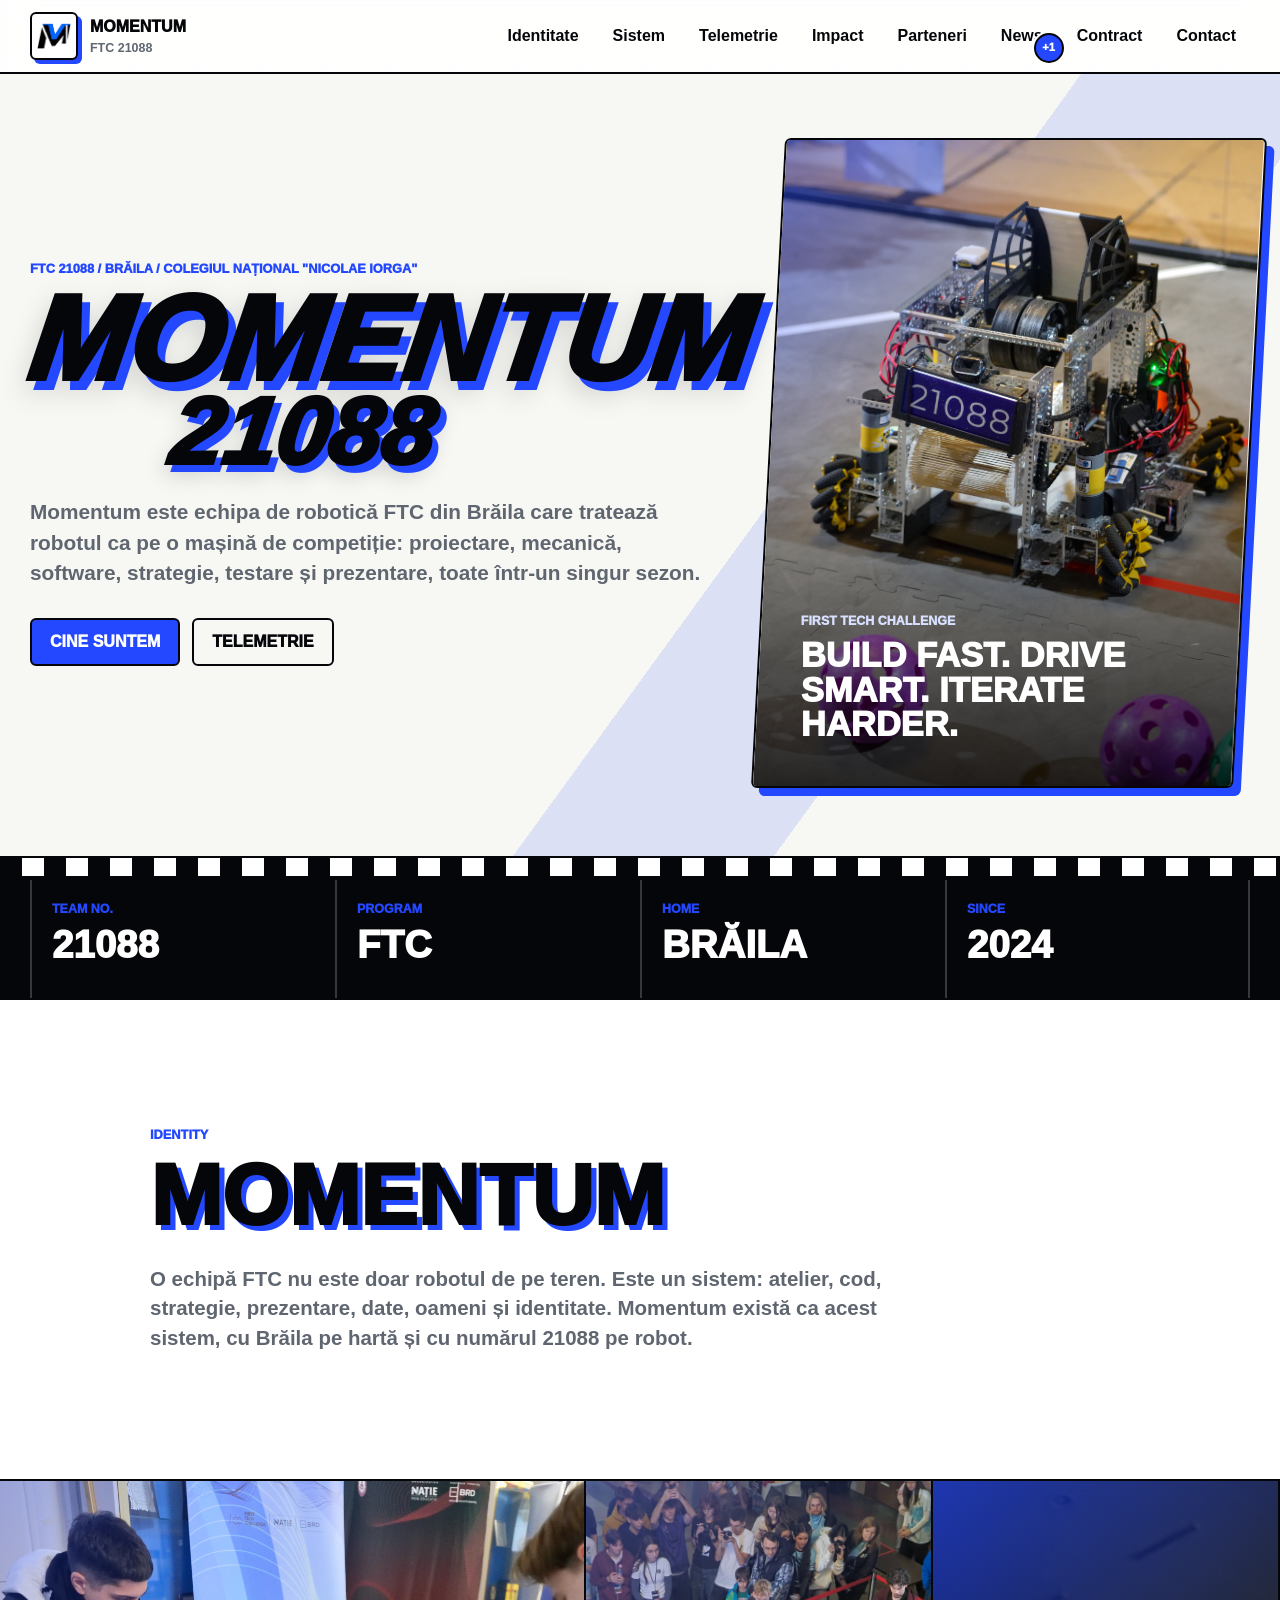
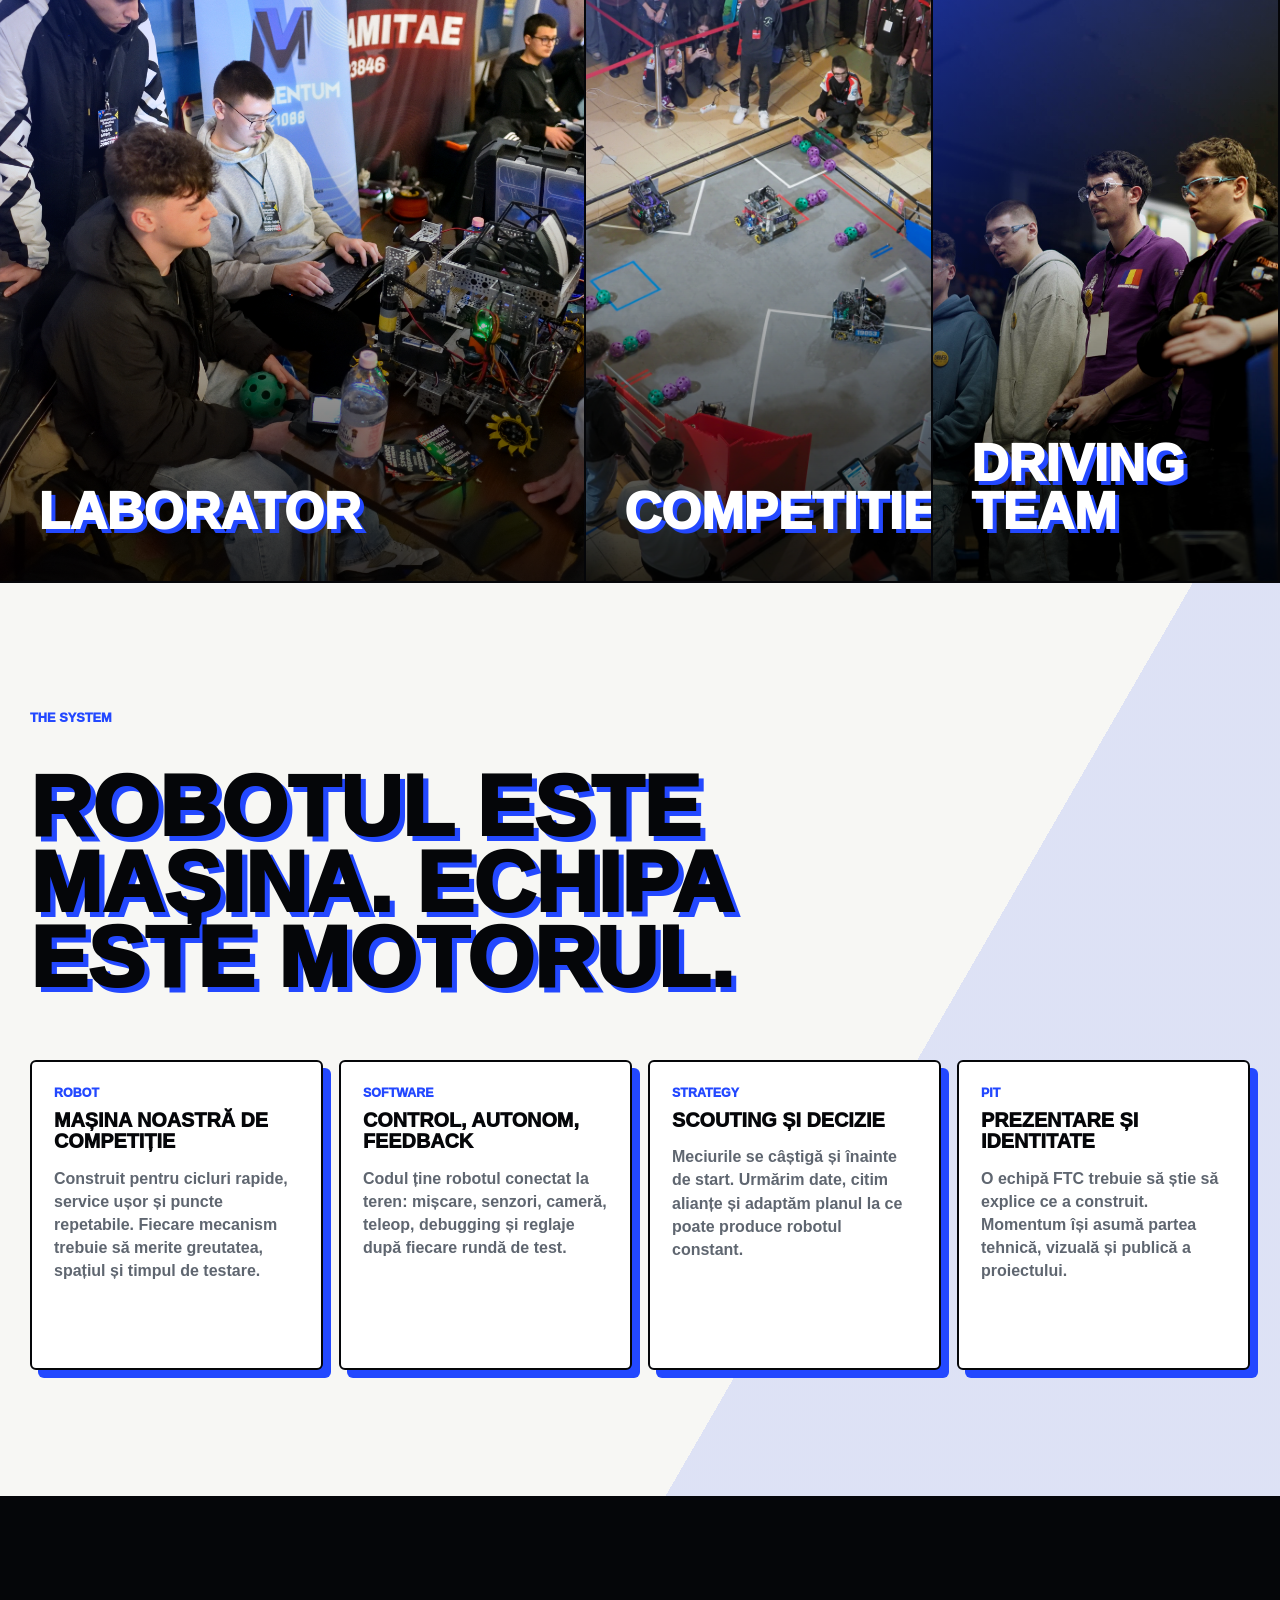
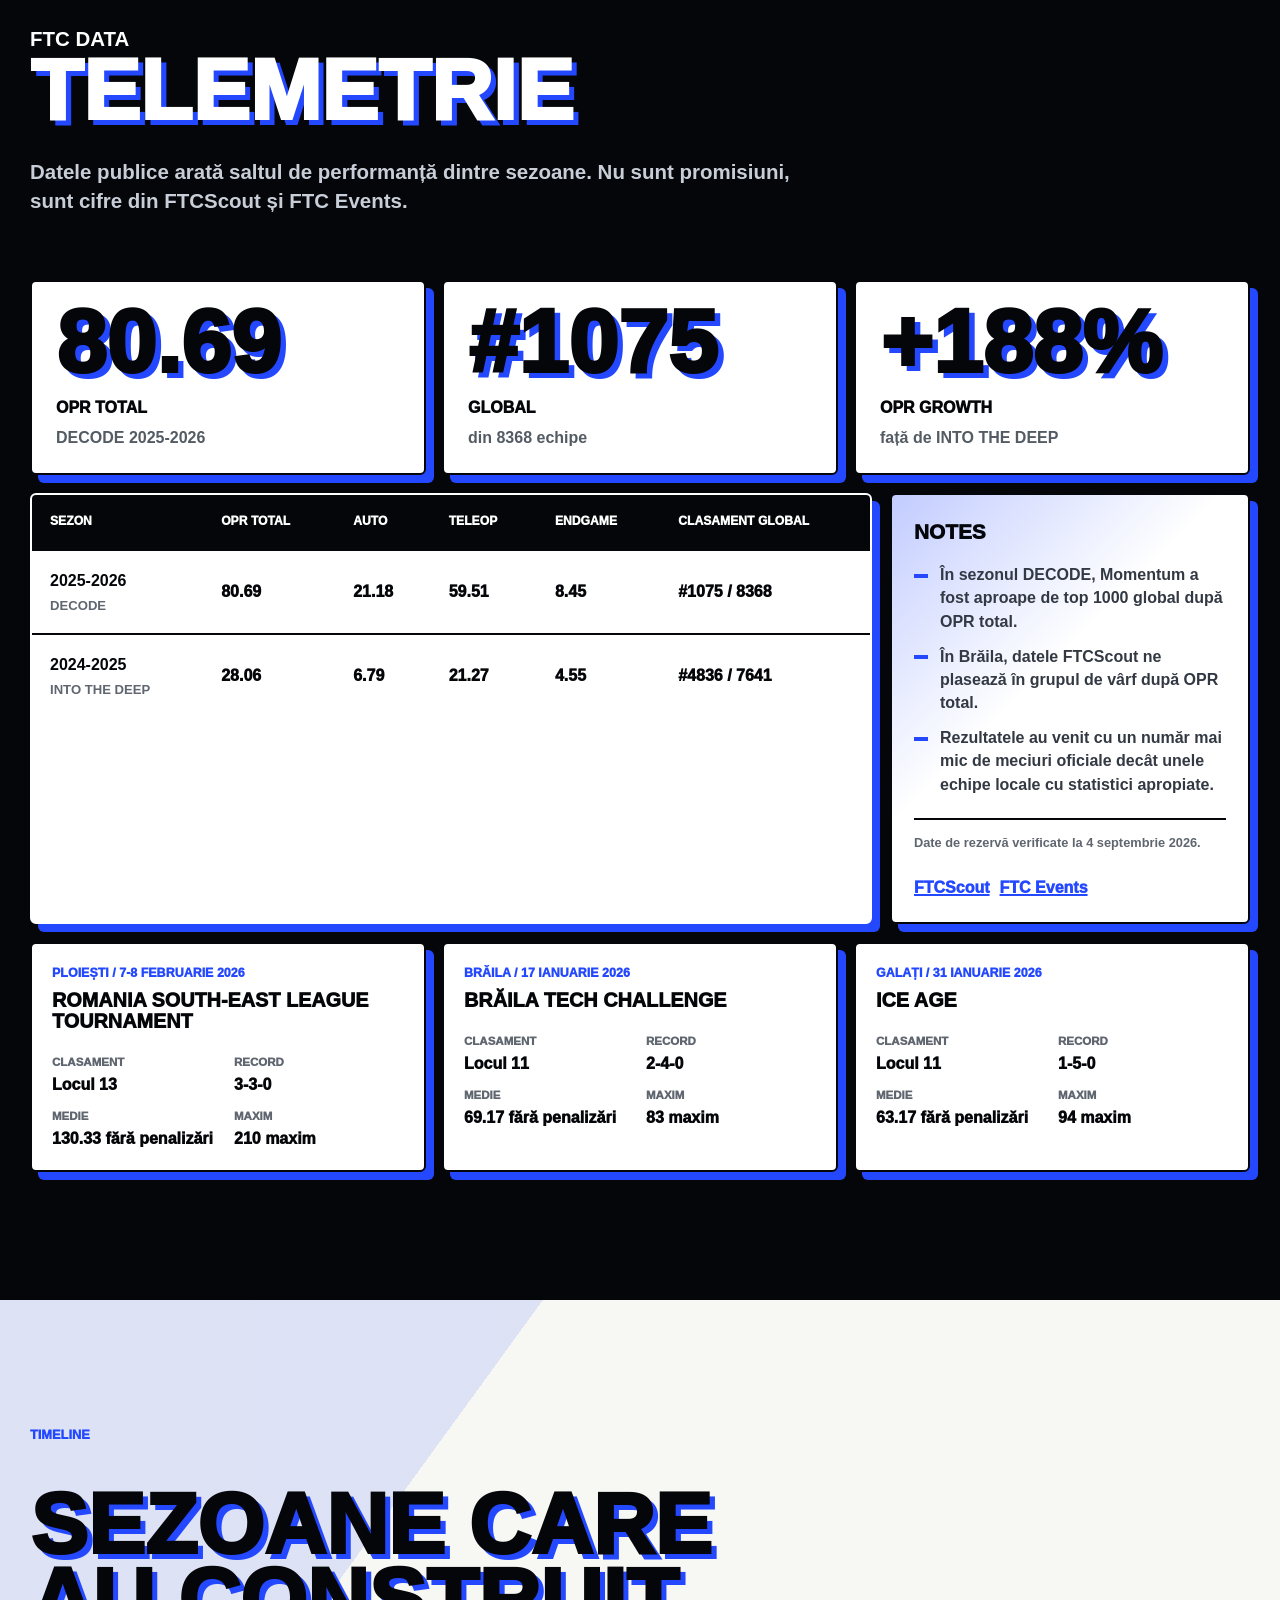
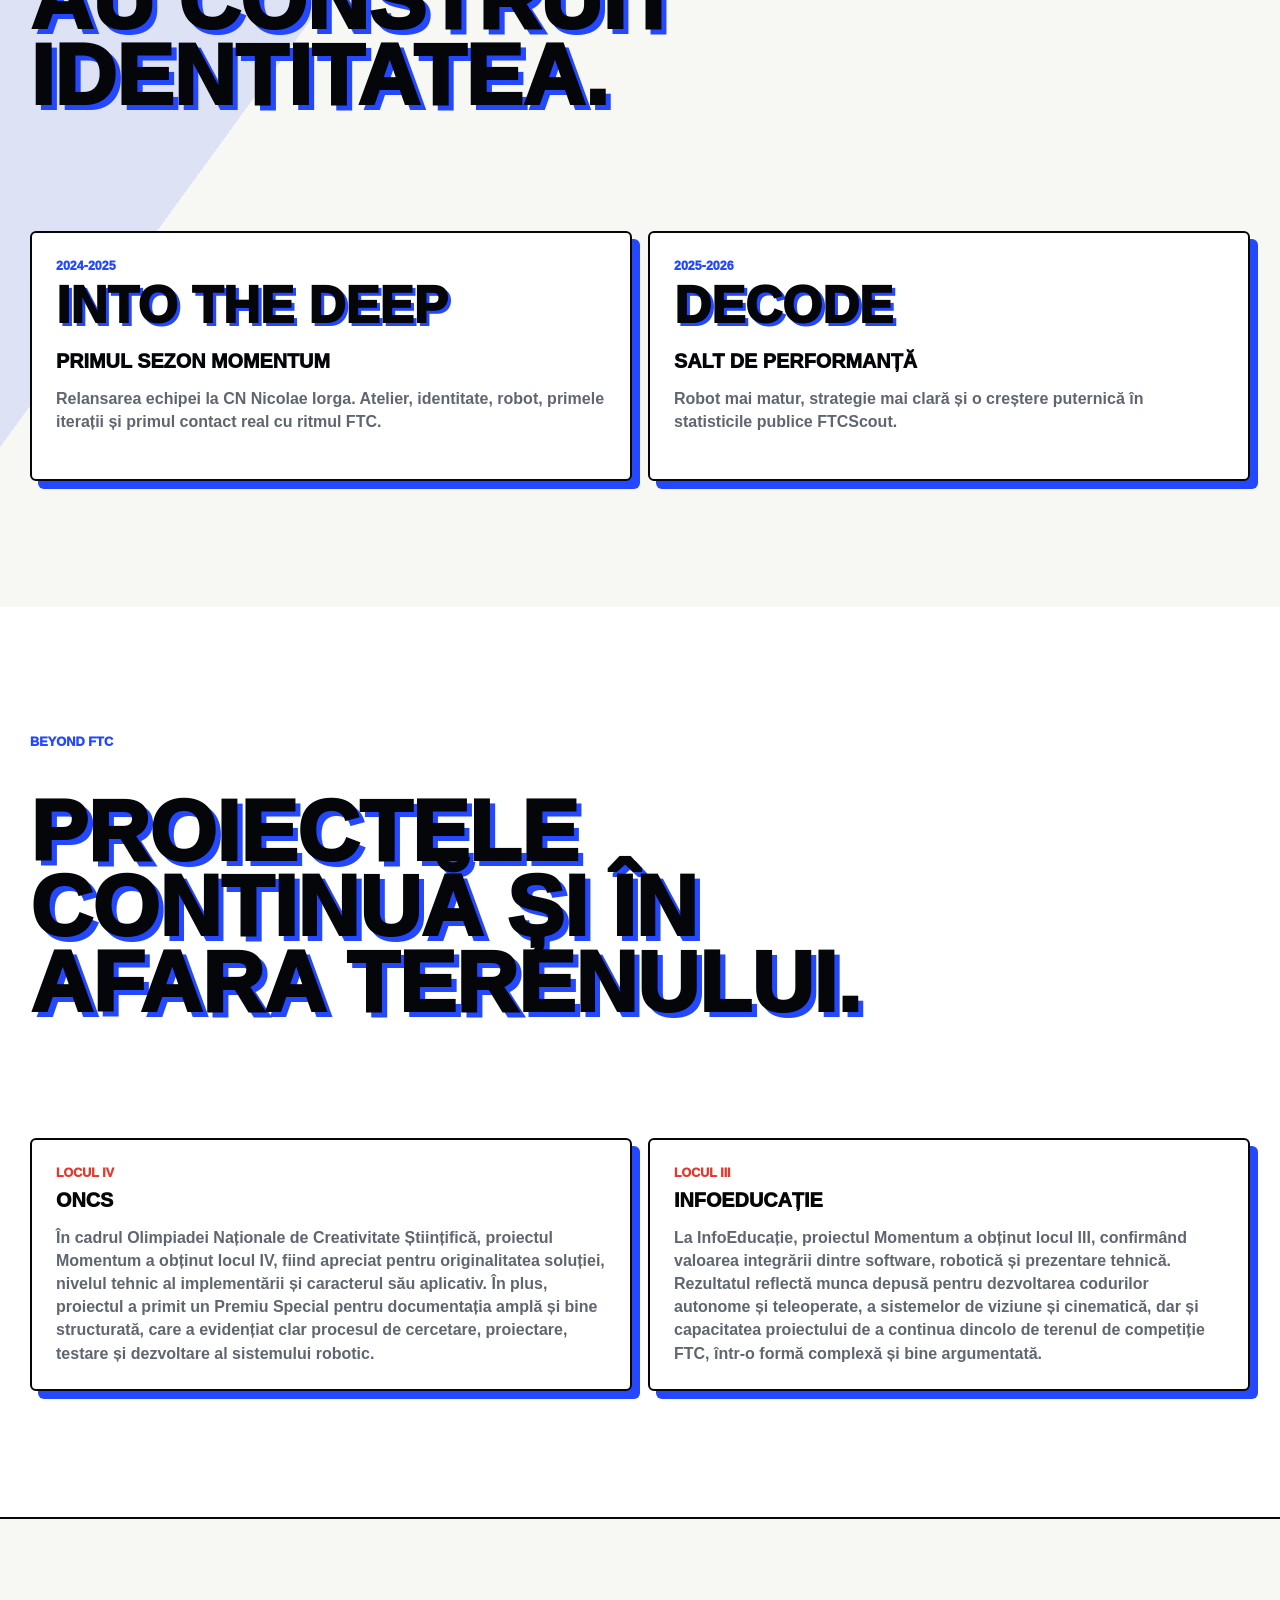
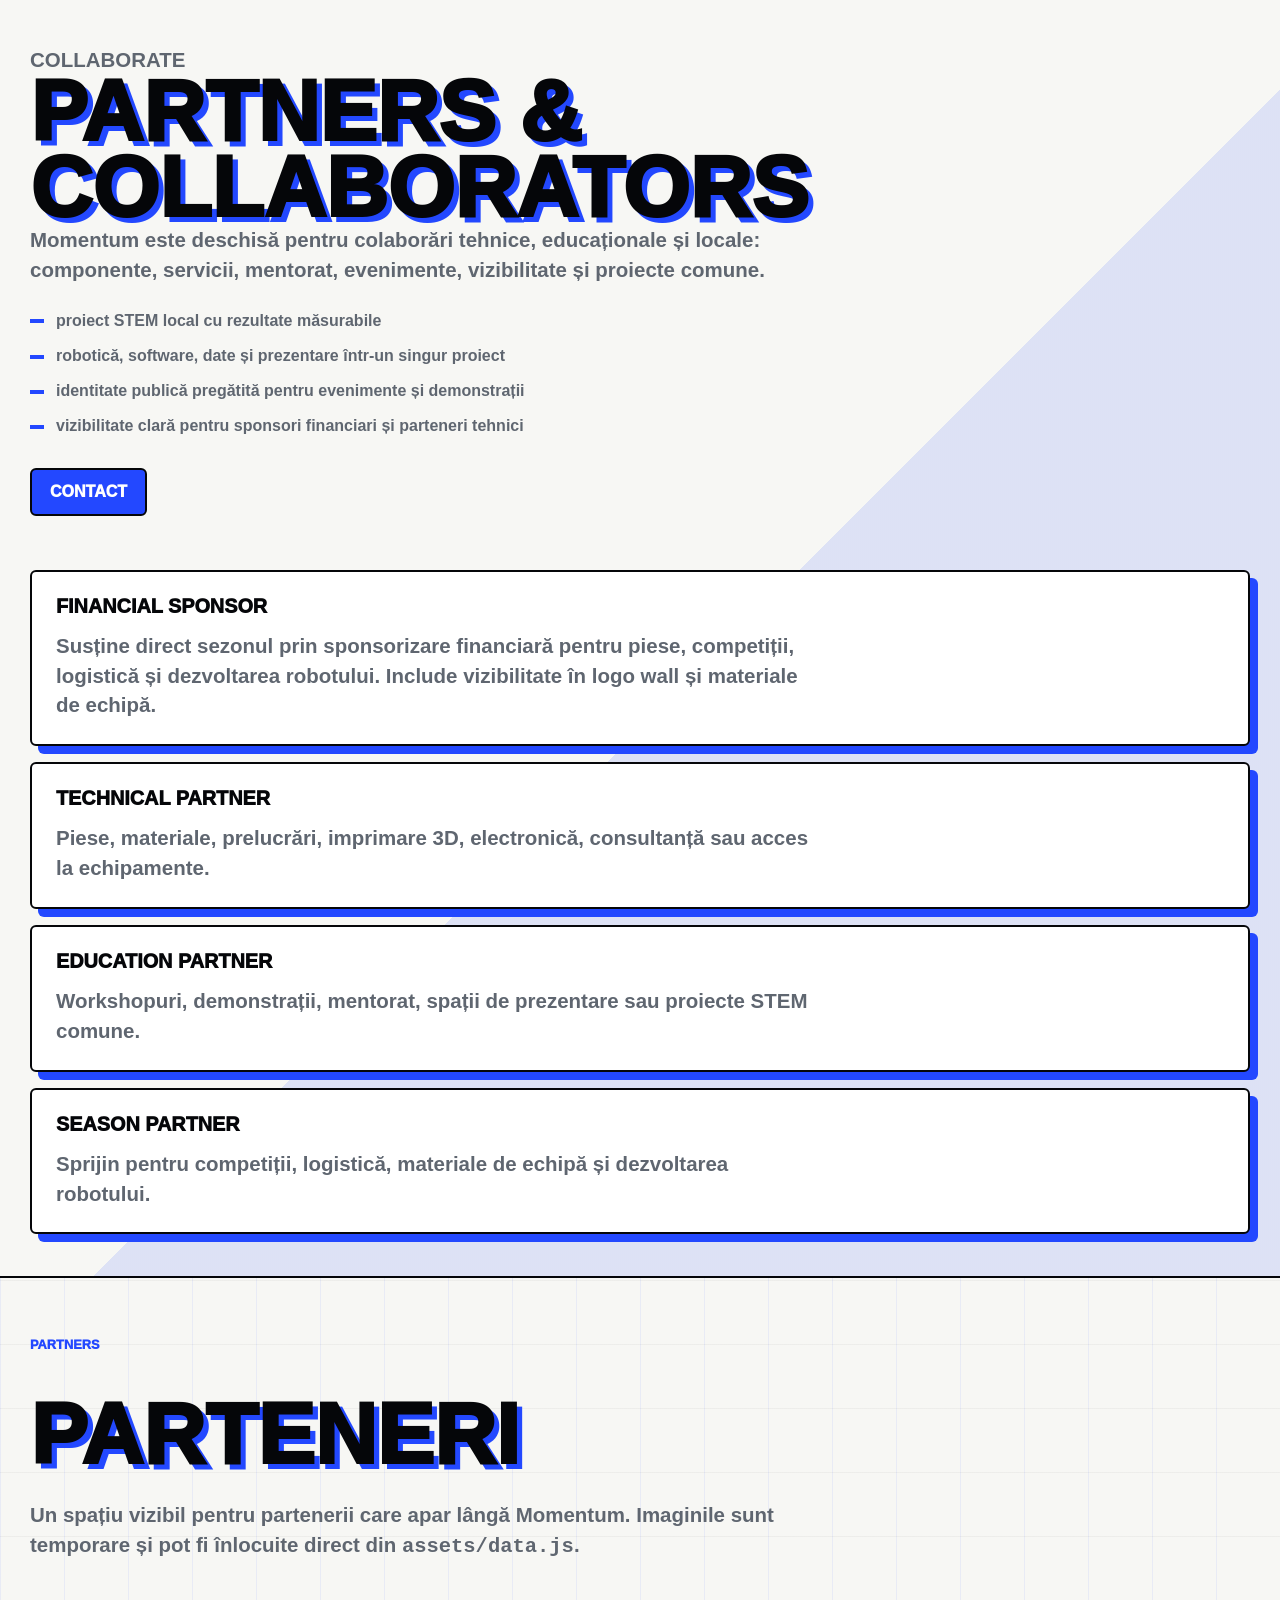
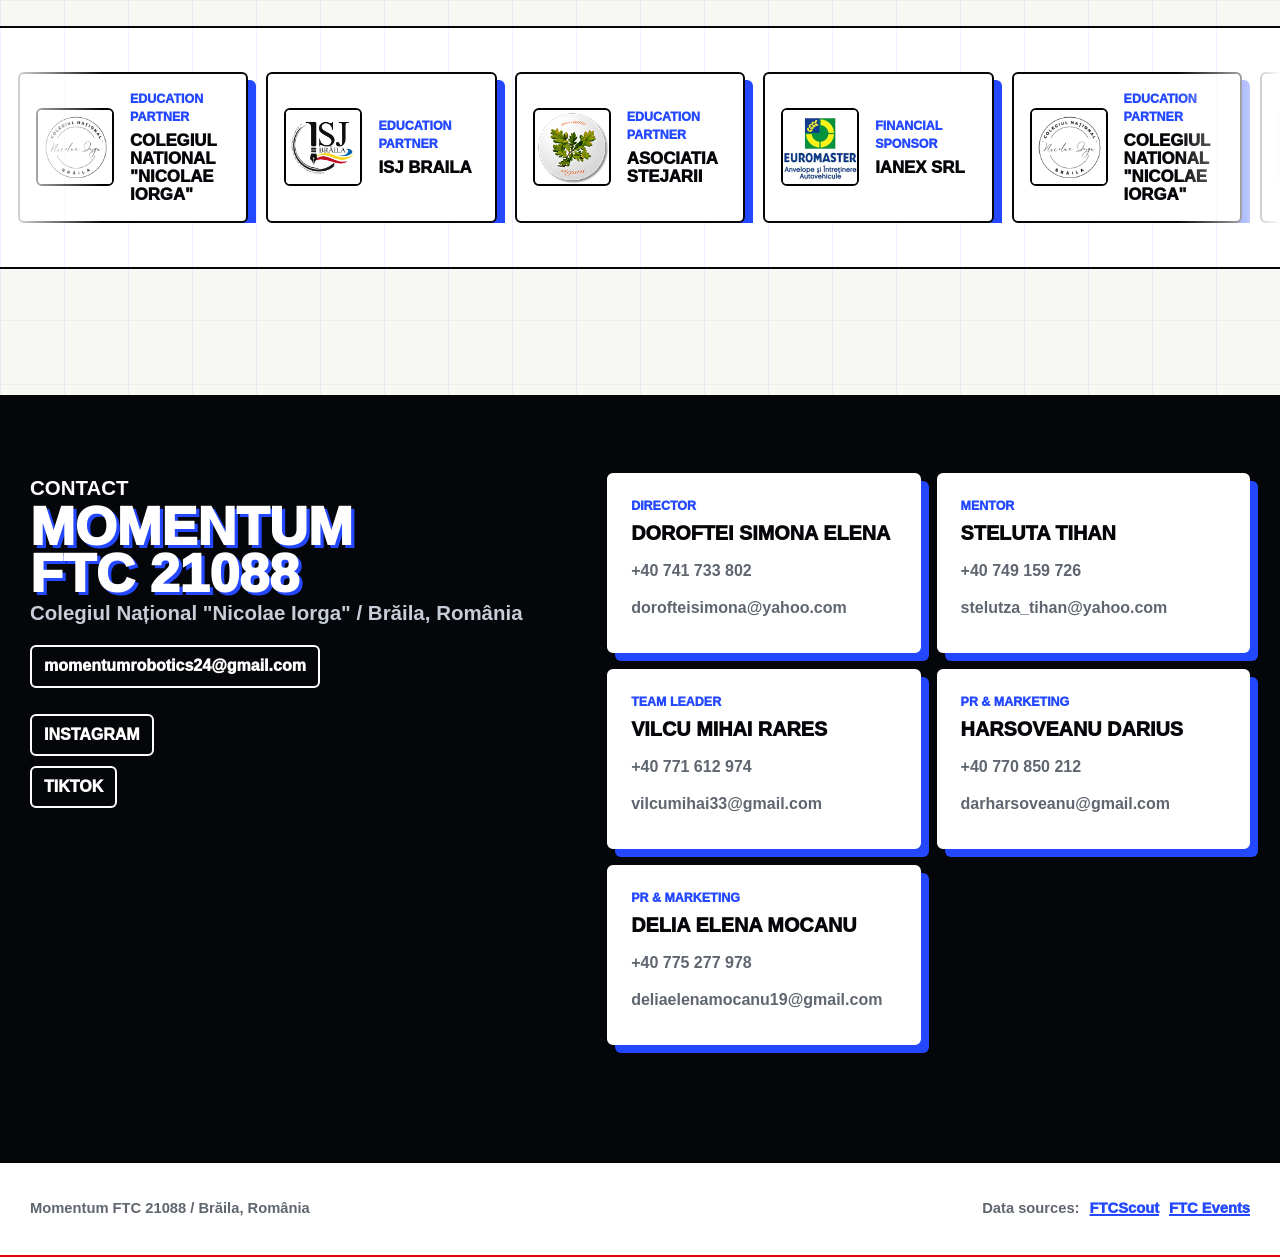
==== index.html @ 33b1028e "Update 04/09/26 Preview mai am vreo 2 modificari" ====
<!doctype html>
<html lang="ro">
  <head>
    <meta charset="utf-8">
    <meta name="viewport" content="width=device-width, initial-scale=1">
    <title>Momentum FTC 21088 | Robotics Team Brăila</title>
    <meta
      name="description"
      content="Momentum FTC 21088 este echipa de robotică FTC a Colegiului Național Nicolae Iorga din Brăila: robot, software, strategie, telemetrie și identitate de competiție."
    >
    <meta name="theme-color" content="#f7f7f4">
    <link rel="icon" type="image/png" href="assets/favicon.png">
    <link rel="apple-touch-icon" href="assets/favicon.png">
    <link rel="stylesheet" href="assets/styles.css">
    <script src="assets/data.js" defer></script>
    <script src="assets/main.js" defer></script>
  </head>
  <body>
    <a class="skip-link" href="#continut">Sari la conținut</a>

    <header class="site-header">
      <div class="nav-shell">
        <a class="brand" href="#top" aria-label="Momentum FTC 21088">
          <span class="brand-mark" aria-hidden="true">
            <img src="assets/logo-removebg-preview.png" alt="">
          </span>
          <span>
            <strong>Momentum</strong>
            <small>FTC 21088</small>
          </span>
        </a>

        <button class="menu-toggle" type="button" data-menu-toggle aria-expanded="false" aria-controls="site-nav">
          Meniu
        </button>

        <nav class="site-nav" id="site-nav" data-site-nav aria-label="Navigație principală">
          <a href="#identitate">Identitate</a>
          <a href="#robot">Sistem</a>
          <a href="#telemetry">Telemetrie</a>
          <a href="#olimpiade">Impact</a>
          <a href="#parteneri">Parteneri</a>
          <a href="news.html" data-news-link>News</a>
          <a href="contract.html">Contract</a>
          <a href="#contact">Contact</a>
        </nav>
      </div>
    </header>

    <main id="continut">
      <div id="app"></div>
    </main>

    <noscript>
      <section class="section-inner noscript">
        <h1>Momentum FTC 21088</h1>
        <p>Activează JavaScript pentru a vedea site-ul complet.</p>
      </section>
    </noscript>
  </body>
</html>
---- assets/styles.css ----
:root {
  color-scheme: light;
  --bg: #f7f7f4;
  --paper: #ffffff;
  --ink: #050609;
  --muted: #5f6670;
  --line: #050609;
  --soft: #e7e9ec;
  --blue: #2348ff;
  --blue-dark: #1229b8;
  --silver: #dfe3e8;
  --red: #e4392e;
  --shadow: 8px 8px 0 var(--blue);
  --radius: 6px;
  --max: 1220px;
}

* {
  box-sizing: border-box;
}

html {
  scroll-behavior: smooth;
}

body {
  margin: 0;
  background:
    linear-gradient(90deg, rgba(35, 72, 255, 0.07) 1px, transparent 1px) 0 0 / 64px 64px,
    linear-gradient(rgba(5, 6, 9, 0.04) 1px, transparent 1px) 0 0 / 64px 64px,
    var(--bg);
  color: var(--ink);
  font-family: "Segoe UI", Arial, sans-serif;
  line-height: 1.45;
  text-rendering: optimizeLegibility;
  overflow-x: hidden;
  overflow-x: clip;
}

body,
button,
input,
textarea {
  letter-spacing: 0;
}

a {
  color: inherit;
  text-decoration: none;
}

img {
  display: block;
  max-width: 100%;
}

button {
  font: inherit;
}

.skip-link {
  position: fixed;
  left: 16px;
  top: -60px;
  z-index: 40;
  border: 2px solid var(--line);
  border-radius: var(--radius);
  background: var(--paper);
  color: var(--ink);
  padding: 10px 14px;
  font-weight: 900;
  transition: top 0.2s ease;
}

.skip-link:focus {
  top: 16px;
}

.section-inner,
.nav-shell,
.hero-shell {
  width: min(100% - 32px, var(--max));
  margin: 0 auto;
}

.site-header {
  position: sticky;
  top: 0;
  z-index: 30;
  border-bottom: 2px solid var(--line);
  background: color-mix(in srgb, var(--paper) 90%, transparent);
  backdrop-filter: blur(16px);
}

.nav-shell {
  min-height: 72px;
  display: flex;
  align-items: center;
  justify-content: space-between;
  gap: 20px;
}

.brand {
  display: inline-flex;
  align-items: center;
  gap: 12px;
  min-width: max-content;
}

.brand-mark {
  width: 48px;
  height: 48px;
  display: grid;
  place-items: center;
  border: 2px solid var(--line);
  border-radius: var(--radius);
  background: var(--paper);
  box-shadow: 4px 4px 0 var(--blue);
  overflow: hidden;
}

.brand-mark img {
  width: 34px;
  height: 34px;
  object-fit: contain;
}

.brand strong,
.brand small {
  display: block;
}

.brand strong {
  font-size: 1rem;
  font-weight: 1000;
  text-transform: uppercase;
}

.brand small {
  color: var(--muted);
  font-size: 0.78rem;
  font-weight: 800;
}

.site-nav {
  display: flex;
  align-items: center;
  gap: 6px;
}

.site-nav a,
.menu-toggle {
  min-height: 40px;
  display: inline-flex;
  align-items: center;
  justify-content: center;
  border: 2px solid transparent;
  border-radius: var(--radius);
  background: transparent;
  color: var(--ink);
  padding: 0 12px;
  font-weight: 900;
  cursor: pointer;
}

.site-nav a:hover,
.site-nav a:focus-visible,
.menu-toggle:focus-visible {
  border-color: var(--line);
  box-shadow: 4px 4px 0 var(--blue);
  outline: none;
}

.site-nav a[aria-current="page"] {
  border-color: var(--line);
  background: var(--blue);
  color: #ffffff;
  box-shadow: 4px 4px 0 var(--line);
}

.site-nav a[data-news-link] {
  position: relative;
}

.site-nav a[data-news-link].has-news-notification::after {
  position: absolute;
  right: -9px;
  bottom: -9px;
  width: 26px;
  height: 26px;
  display: grid;
  place-items: center;
  border: 2px solid var(--line);
  border-radius: 50%;
  background: var(--blue);
  box-shadow: 0 0 0 2px var(--paper);
  color: #fff;
  content: "+1";
  font-size: 0.7rem;
  font-weight: 1000;
  line-height: 1;
  animation: notification-pop 0.35s ease-out both;
}

@keyframes notification-pop {
  from {
    opacity: 0;
    transform: scale(0.4);
  }

  to {
    opacity: 1;
    transform: scale(1);
  }
}

.menu-toggle {
  border-color: var(--line);
  background: var(--paper);
}

.menu-toggle {
  display: none;
}

.hero-card {
  position: relative;
  padding: clamp(36px, 5vw, 70px) 0 clamp(46px, 7vw, 90px);
  background:
    linear-gradient(126deg, transparent 0 58%, rgba(35, 72, 255, 0.13) 58% 72%, transparent 72%),
    var(--bg);
}

.hero-card::after {
  content: "";
  position: absolute;
  left: 0;
  right: 0;
  bottom: 0;
  height: 18px;
  border-block: 2px solid var(--line);
  background:
    repeating-linear-gradient(90deg, var(--line) 0 22px, var(--paper) 22px 44px);
}

.hero-shell {
  display: grid;
  grid-template-columns: minmax(0, 0.95fr) minmax(340px, 0.68fr);
  gap: clamp(28px, 5vw, 72px);
  align-items: center;
}

.hero-copy {
  min-width: 0;
}

.eyebrow {
  margin: 0 0 14px;
  color: var(--blue);
  font-size: 0.8rem;
  font-weight: 1000;
  text-transform: uppercase;
}

.wordmark {
  position: relative;
  display: grid;
  gap: clamp(2px, 0.7vw, 10px);
  width: min(100%, 760px);
}

.wordmark span,
.wordmark strong {
  position: relative;
  display: block;
  color: var(--ink);
  font-family: "Trebuchet MS", "Segoe UI Black", Arial, sans-serif;
  font-style: italic;
  font-weight: 1000;
  line-height: 0.78;
  text-transform: uppercase;
  text-shadow:
    0.075em 0.075em 0 var(--blue),
    0 0.09em 0.24em rgba(5, 6, 9, 0.18);
  transform: skewX(-8deg);
}

.wordmark span {
  font-size: clamp(4.4rem, 9.4vw, 8rem);
}

.wordmark strong {
  padding-left: clamp(62px, 11vw, 150px);
  font-size: clamp(3.4rem, 7.4vw, 6.35rem);
}

.hero-statement {
  max-width: 760px;
  margin: 28px 0 0;
  color: var(--muted);
  font-size: clamp(1.05rem, 2vw, 1.3rem);
  font-weight: 650;
}

.hero-actions,
.partner-actions {
  display: flex;
  flex-wrap: wrap;
  gap: 12px;
  margin-top: 30px;
}

.button {
  min-height: 48px;
  display: inline-flex;
  align-items: center;
  justify-content: center;
  border: 2px solid var(--line);
  border-radius: var(--radius);
  background: var(--paper);
  color: var(--ink);
  padding: 0 18px;
  font-weight: 1000;
  text-transform: uppercase;
  transition:
    transform 0.16s ease,
    box-shadow 0.16s ease,
    background 0.16s ease;
}

.button:hover,
.button:focus-visible {
  transform: translate(-2px, -2px);
  box-shadow: 6px 6px 0 var(--blue);
  outline: none;
}

.button.primary {
  background: var(--blue);
  color: #ffffff;
}

.button.ghost {
  background: transparent;
}

.button.quiet {
  background: var(--paper);
}

.hero-image {
  position: relative;
  min-height: clamp(430px, 54vw, 650px);
  margin: 0;
  border: 2px solid var(--line);
  border-radius: var(--radius);
  overflow: hidden;
  background: var(--paper);
  box-shadow: var(--shadow);
  transform: skewX(-3deg);
}

.hero-image img {
  position: absolute;
  inset: -1px;
  width: calc(100% + 2px);
  height: calc(100% + 2px);
  object-fit: cover;
  object-position: center;
  transform: none;
  filter: saturate(1.08) contrast(1.05);
}

.hero-image::after {
  content: "";
  position: absolute;
  inset: 0;
  background:
    linear-gradient(0deg, rgba(0, 0, 0, 0.78), transparent 58%),
    linear-gradient(135deg, rgba(35, 72, 255, 0.5), transparent 38%);
}

.hero-image figcaption {
  position: absolute;
  left: clamp(22px, 4vw, 42px);
  right: clamp(22px, 4vw, 42px);
  bottom: clamp(24px, 4vw, 44px);
  z-index: 1;
  color: #ffffff;
  transform: skewX(3deg);
}

.hero-image figcaption span,
.fact-card span,
.identity-card span,
.event-card span,
.timeline-card span,
.impact-card span,
.sponsor-card span,
.contact-card span {
  display: block;
  margin-bottom: 8px;
  color: var(--blue);
  font-size: 0.78rem;
  font-weight: 1000;
  text-transform: uppercase;
}

.hero-image figcaption span {
  color: #d8e0ff;
}

.hero-image figcaption strong {
  display: block;
  max-width: 420px;
  font-size: clamp(1.45rem, 2.7vw, 2.5rem);
  line-height: 1;
  font-weight: 1000;
  text-transform: uppercase;
}

.facts-strip {
  border-block: 2px solid var(--line);
  background: var(--ink);
  color: #ffffff;
}

.facts-grid {
  display: grid;
  grid-template-columns: repeat(4, minmax(0, 1fr));
}

.fact-card {
  min-height: 118px;
  padding: 20px;
  border-left: 2px solid rgba(255, 255, 255, 0.2);
}

.fact-card:last-child {
  border-right: 2px solid rgba(255, 255, 255, 0.2);
}

.fact-card strong {
  display: block;
  color: #ffffff;
  font-size: clamp(1.45rem, 3vw, 2.5rem);
  line-height: 1;
  font-weight: 1000;
  text-transform: uppercase;
}

.section-block {
  padding: clamp(74px, 10vw, 126px) 0;
  overflow-x: clip;
}

.intro-section {
  background: var(--paper);
}

.intro-grid {
  display: grid;
  grid-template-columns: 1fr;
  gap: clamp(18px, 3vw, 30px);
  align-items: start;
  max-width: 980px;
}

.intro-grid h1,
.section-header h2,
.telemetry-head h2,
.partner-layout h2,
.contact-layout h2 {
  margin: 0;
  color: var(--ink);
  max-width: 1020px;
  font-size: clamp(3.1rem, 6.7vw, 6.4rem);
  line-height: 0.88;
  font-weight: 1000;
  text-transform: uppercase;
  text-wrap: balance;
  text-shadow: 0.06em 0.06em 0 var(--blue);
}

.intro-grid p:not(.eyebrow),
.section-header p:not(.eyebrow),
.telemetry-head p,
.partner-layout p,
.contact-layout p {
  margin: 0;
  max-width: 760px;
  color: var(--muted);
  font-size: clamp(1.05rem, 2vw, 1.28rem);
  font-weight: 650;
}

.media-band {
  display: grid;
  grid-template-columns: 1.35fr 0.8fr 0.8fr;
  min-height: clamp(430px, 55vw, 720px);
  border-block: 2px solid var(--line);
  background: var(--ink);
}

.media-panel {
  position: relative;
  min-height: 360px;
  overflow: hidden;
  border-right: 2px solid var(--line);
}

.media-panel img {
  position: absolute;
  inset: 0;
  width: 100%;
  height: 100%;
  object-fit: cover;
  filter: grayscale(0.1) saturate(1.05) contrast(1.08);
  transition: transform 0.5s ease;
}

.media-panel:hover img {
  transform: scale(1.035);
}

.media-panel::after {
  content: "";
  position: absolute;
  inset: 0;
  background:
    linear-gradient(0deg, rgba(0, 0, 0, 0.78), transparent 60%),
    linear-gradient(135deg, rgba(35, 72, 255, 0.35), transparent 42%);
}

.media-panel.blue::after {
  background:
    linear-gradient(0deg, rgba(0, 0, 0, 0.82), transparent 56%),
    linear-gradient(135deg, rgba(35, 72, 255, 0.68), transparent 56%);
}

.media-panel span {
  position: absolute;
  left: clamp(22px, 3vw, 42px);
  right: clamp(22px, 3vw, 42px);
  bottom: clamp(24px, 4vw, 46px);
  z-index: 1;
  color: #ffffff;
  font-size: clamp(2rem, 4vw, 4.2rem);
  line-height: 0.92;
  font-weight: 1000;
  text-transform: uppercase;
  text-shadow: 0.08em 0.08em 0 var(--blue);
}

.systems-section {
  background:
    linear-gradient(120deg, transparent 0 66%, rgba(35, 72, 255, 0.12) 66% 100%),
    var(--bg);
}

.section-header,
.telemetry-head {
  display: grid;
  grid-template-columns: 1fr;
  gap: clamp(16px, 3vw, 28px);
  align-items: start;
  margin-bottom: clamp(34px, 6vw, 64px);
}

.identity-grid,
.telemetry-grid,
.event-grid,
.timeline-grid,
.impact-grid,
.tier-grid,
.sponsor-grid,
.contact-grid {
  display: grid;
  gap: 16px;
}

.identity-grid {
  grid-template-columns: repeat(4, minmax(0, 1fr));
}

.identity-card,
.telemetry-card,
.notes-card,
.event-card,
.timeline-card,
.impact-card,
.tier-card,
.sponsor-card,
.contact-card {
  border: 2px solid var(--line);
  border-radius: var(--radius);
  background: var(--paper);
  box-shadow: var(--shadow);
}

.identity-card {
  min-height: 310px;
  padding: 22px;
}

.identity-card h3,
.event-card h3,
.timeline-card h3,
.impact-card h3,
.tier-card h3,
.sponsor-card h3,
.contact-card h3 {
  margin: 0;
  font-size: 1.24rem;
  line-height: 1.08;
  font-weight: 1000;
  text-transform: uppercase;
}

.identity-card p,
.event-card p,
.timeline-card p,
.impact-card p,
.tier-card p,
.contact-card a {
  margin: 14px 0 0;
  color: var(--muted);
  font-weight: 650;
}

.telemetry-section {
  border-block: 2px solid var(--line);
  background: var(--ink);
  color: #ffffff;
}

.telemetry-section .eyebrow,
.telemetry-section .telemetry-head h2 {
  color: #ffffff;
}

.telemetry-section .telemetry-head h2 {
  text-shadow: 0.06em 0.06em 0 var(--blue);
}

.telemetry-head p {
  color: #c8ced8;
}

.telemetry-grid {
  grid-template-columns: repeat(3, minmax(0, 1fr));
  margin-bottom: 18px;
}

.telemetry-card {
  min-height: 190px;
  padding: 24px;
  background: #ffffff;
  color: #050609;
}

.telemetry-card strong {
  display: block;
  font-size: clamp(3.5rem, 7vw, 6.8rem);
  line-height: 0.82;
  font-weight: 1000;
  text-shadow: 0.06em 0.06em 0 var(--blue);
}

.telemetry-card span {
  display: block;
  margin-top: 16px;
  color: #050609;
  font-weight: 1000;
  text-transform: uppercase;
}

.telemetry-card p {
  margin: 7px 0 0;
  color: #535b63;
  font-weight: 700;
}

.stats-layout {
  display: grid;
  grid-template-columns: minmax(0, 1fr) 360px;
  gap: 18px;
  align-items: stretch;
}

.table-wrap {
  overflow-x: auto;
  border: 2px solid #ffffff;
  border-radius: var(--radius);
  background: #ffffff;
  box-shadow: 8px 8px 0 var(--blue);
}

table {
  width: 100%;
  min-width: 780px;
  border-collapse: collapse;
  color: #050609;
}

th,
td {
  padding: 18px;
  border-bottom: 2px solid #050609;
  text-align: left;
}

thead th {
  background: #050609;
  color: #ffffff;
  font-size: 0.76rem;
  font-weight: 1000;
  text-transform: uppercase;
}

tbody tr:last-child th,
tbody tr:last-child td {
  border-bottom: 0;
}

tbody th span {
  display: block;
  margin-top: 4px;
  color: #5f6670;
  font-size: 0.82rem;
  font-weight: 800;
}

tbody td {
  font-weight: 1000;
}

.notes-card {
  padding: 22px;
  background:
    linear-gradient(135deg, rgba(35, 72, 255, 0.28), transparent 42%),
    #ffffff;
  color: #050609;
}

.notes-card h3 {
  margin: 0 0 16px;
  font-size: 1.3rem;
  font-weight: 1000;
  text-transform: uppercase;
}

.notes-card ul,
.check-list {
  display: grid;
  gap: 12px;
  margin: 0;
  padding: 0;
  list-style: none;
}

.notes-card li,
.check-list li {
  position: relative;
  padding-left: 26px;
  color: #333943;
  font-weight: 700;
}

.check-list li {
  color: var(--muted);
}

.notes-card li::before,
.check-list li::before {
  content: "";
  position: absolute;
  left: 0;
  top: 0.66em;
  width: 14px;
  height: 4px;
  background: var(--blue);
}

.source-links {
  display: flex;
  flex-wrap: wrap;
  gap: 10px;
  margin-top: 24px;
}

.telemetry-status {
  margin: 22px 0 0;
  border-top: 2px solid var(--line);
  padding-top: 14px;
  color: #5f6670;
  font-size: 0.8rem;
  font-weight: 900;
}

.telemetry-status.is-live {
  color: var(--blue-dark);
}

.source-links a,
.site-footer a {
  color: var(--blue);
  font-weight: 1000;
  text-decoration: underline;
  text-decoration-thickness: 2px;
}

.event-grid {
  grid-template-columns: repeat(3, minmax(0, 1fr));
  margin-top: 18px;
}

.event-card {
  padding: 20px;
  background: #ffffff;
  color: #050609;
}

.event-card span {
  color: var(--blue);
}

.event-card dl {
  display: grid;
  grid-template-columns: repeat(2, minmax(0, 1fr));
  gap: 12px;
  margin: 22px 0 0;
}

.event-card dt {
  color: #5f6670;
  font-size: 0.72rem;
  font-weight: 1000;
  text-transform: uppercase;
}

.event-card dd {
  margin: 2px 0 0;
  font-weight: 1000;
}

.timeline-section {
  background:
    linear-gradient(126deg, rgba(35, 72, 255, 0.12) 0 28%, transparent 28%),
    var(--bg);
}

.timeline-layout {
  display: grid;
  grid-template-columns: 1fr;
  gap: clamp(24px, 5vw, 54px);
  align-items: start;
}

.timeline-grid {
  grid-template-columns: repeat(2, minmax(0, 1fr));
}

.timeline-card {
  min-height: 250px;
  padding: 24px;
}

.timeline-card strong {
  display: block;
  margin-bottom: 22px;
  color: var(--ink);
  font-size: clamp(2.1rem, 4vw, 3.4rem);
  line-height: 0.9;
  font-weight: 1000;
  text-transform: uppercase;
  text-shadow: 0.06em 0.06em 0 var(--blue);
}

.impact-section {
  background: var(--paper);
}

.impact-layout,
.partner-layout,
.contact-layout {
  display: grid;
  grid-template-columns: minmax(420px, 0.9fr) minmax(0, 1.1fr);
  gap: clamp(30px, 4vw, 58px);
  align-items: start;
}

.impact-layout,
.partner-layout {
  grid-template-columns: 1fr;
  gap: clamp(24px, 5vw, 54px);
}

.partner-layout > div:first-child {
  max-width: 820px;
}

.impact-grid {
  grid-template-columns: repeat(2, minmax(0, 1fr));
}

.impact-card {
  min-height: 220px;
  padding: 24px;
}

.impact-card span {
  color: var(--red);
}

.partner-section {
  border-block: 2px solid var(--line);
  background:
    linear-gradient(135deg, transparent 0 55%, rgba(35, 72, 255, 0.12) 55%),
    var(--bg);
  padding-bottom: clamp(24px, 4vw, 42px);
}

.partner-layout .check-list {
  margin-top: 24px;
}

.tier-grid {
  grid-template-columns: 1fr;
}

.tier-card {
  padding: 24px;
}

.section-header.narrow {
  max-width: 760px;
}

.sponsor-section {
  padding-top: clamp(38px, 5vw, 58px);
}

.sponsor-grid {
  grid-template-columns: repeat(3, minmax(0, 1fr));
}

.contact-grid {
  grid-template-columns: repeat(2, minmax(0, 1fr));
}

.sponsor-card {
  min-height: 190px;
  display: flex;
  flex-direction: column;
  justify-content: space-between;
  padding: 22px;
}

.sponsor-mark,
.sponsor-card img {
  width: 64px;
  height: 64px;
  display: grid;
  place-items: center;
  border: 2px solid var(--line);
  border-radius: var(--radius);
  background: var(--paper);
  color: var(--ink);
  font-size: 1.9rem;
  font-weight: 1000;
  text-shadow: 4px 4px 0 var(--blue);
}

.logo-wall {
  display: grid;
  gap: 18px;
  margin-top: clamp(8px, 2vw, 24px);
  overflow: hidden;
  border-block: 2px solid var(--line);
  background:
    linear-gradient(90deg, rgba(35, 72, 255, 0.08) 1px, transparent 1px) 0 0 / 64px 64px,
    var(--paper);
  padding: clamp(22px, 4vw, 44px) 0;
}

.logo-marquee {
  overflow: hidden;
  -webkit-mask-image: linear-gradient(90deg, transparent, #000 8%, #000 92%, transparent);
  mask-image: linear-gradient(90deg, transparent, #000 8%, #000 92%, transparent);
}

.logo-track {
  width: max-content;
  display: flex;
  gap: 18px;
  padding: 0 18px;
  animation: logo-scroll 80s linear infinite;
}

.logo-wall .sponsor-card {
  flex: 0 0 clamp(210px, 18vw, 280px);
  min-height: 150px;
  display: grid;
  grid-template-columns: 78px minmax(0, 1fr);
  gap: 16px;
  align-items: center;
  justify-content: stretch;
  padding: 16px;
  background: var(--paper);
}

.logo-wall .sponsor-card img,
.logo-wall .sponsor-mark {
  width: 78px;
  height: 78px;
  object-fit: cover;
  filter: grayscale(0.15) contrast(1.06) saturate(1.08);
}

.logo-wall .sponsor-card h3 {
  font-size: 1.05rem;
}

.logo-wall .sponsor-card span {
  margin-bottom: 6px;
}

@keyframes logo-scroll {
  from {
    transform: translateX(0);
  }

  to {
    transform: translateX(-50%);
  }
}

.contact-section {
  border-top: 2px solid var(--line);
  background: var(--ink);
  color: #ffffff;
  padding-top: clamp(48px, 6vw, 78px);
  padding-bottom: clamp(74px, 9vw, 116px);
}

.contact-section .eyebrow,
.contact-section h2 {
  color: #ffffff;
}

.contact-section h2 {
  max-width: 500px;
  font-size: clamp(3rem, 4.2vw, 4.4rem);
  overflow-wrap: normal;
  word-break: normal;
  text-shadow: 0.06em 0.06em 0 var(--blue);
}

.contact-layout p {
  color: #c8ced8;
}

.team-email {
  display: inline-flex;
  max-width: 100%;
  margin-top: 18px;
  border: 2px solid #ffffff;
  border-radius: var(--radius);
  padding: 10px 12px;
  color: #ffffff;
  font-weight: 1000;
  line-height: 1.15;
  overflow-wrap: anywhere;
  word-break: break-word;
}

.contact-card {
  min-height: 180px;
  padding: 22px;
  border-color: #ffffff;
  background: #ffffff;
  color: #050609;
}

.contact-card a {
  display: block;
  overflow-wrap: anywhere;
  word-break: break-word;
}

.social-links {
  display: flex;
  flex-direction: column;
  align-items: flex-start;
  flex-wrap: wrap;
  gap: 10px;
  margin-top: 26px;
}

.social-links a {
  min-height: 42px;
  display: inline-flex;
  align-items: center;
  border: 2px solid #ffffff;
  border-radius: var(--radius);
  padding: 0 12px;
  color: #ffffff;
  font-weight: 1000;
  text-transform: uppercase;
}

.social-links a:hover,
.social-links a:focus-visible,
.team-email:hover,
.team-email:focus-visible,
.contact-card a:hover,
.contact-card a:focus-visible,
.source-links a:hover,
.source-links a:focus-visible,
.site-footer a:hover,
.site-footer a:focus-visible {
  color: var(--blue);
  outline: none;
}

.site-footer {
  border-top: 2px solid var(--line);
  background: var(--paper);
}

.footer-grid {
  min-height: 92px;
  display: flex;
  align-items: center;
  justify-content: space-between;
  gap: 24px;
  color: var(--muted);
  font-size: 0.92rem;
  font-weight: 800;
}

.footer-grid p {
  margin: 0;
}

.footer-grid p:last-child {
  display: flex;
  flex-wrap: wrap;
  gap: 10px;
  align-items: center;
}

.velocity-strip {
  display: block;
  width: 100%;
  height: 3px;
  background: #e10600;
}

.velocity-strip:focus-visible {
  height: 8px;
  outline: none;
}

.news-hero {
  position: relative;
  border-bottom: 2px solid var(--line);
  padding: clamp(52px, 7vw, 92px) 0;
  background:
    linear-gradient(126deg, transparent 0 58%, rgba(35, 72, 255, 0.14) 58% 76%, transparent 76%),
    var(--bg);
}

.news-hero-grid {
  display: grid;
  grid-template-columns: minmax(0, 0.9fr) minmax(360px, 0.7fr);
  gap: clamp(30px, 6vw, 76px);
  align-items: center;
}

.news-title {
  max-width: 780px;
  margin: 0;
  font-size: clamp(4rem, 8vw, 8.2rem);
  line-height: 0.82;
  font-style: italic;
  font-weight: 1000;
  text-transform: uppercase;
  text-wrap: balance;
  text-shadow: 0.065em 0.065em 0 var(--blue);
  transform: skewX(-5deg);
}

.news-lede {
  max-width: 690px;
  margin: 32px 0 0;
  color: var(--muted);
  font-size: clamp(1.08rem, 2vw, 1.34rem);
  font-weight: 700;
}

.organizer-band {
  min-height: 500px;
  width: min(145%, 780px);
  display: flex;
  align-items: center;
  justify-self: center;
  margin: 0;
}

.organizer-band-art {
  position: relative;
  width: 100%;
}

.organizer-band img {
  width: 100%;
  max-width: none;
  height: auto;
}

.organizer-link {
  position: absolute;
  top: 0;
  bottom: 0;
  cursor: pointer;
}

.organizer-link:focus-visible {
  border-radius: var(--radius);
  outline: 3px solid var(--blue);
  outline-offset: 4px;
}

.paper-hub-link {
  left: 0;
  width: 34%;
}

.see-first-link {
  left: 34%;
  width: 44%;
}

.event-details-strip {
  position: relative;
  overflow: hidden;
  padding-top: 22px;
  border-block: 2px solid var(--line);
  background: var(--ink);
  color: #fff;
}

.event-details-strip::before {
  position: absolute;
  inset: 0 0 auto;
  height: 20px;
  border-bottom: 2px solid var(--line);
  background: repeating-linear-gradient(
    90deg,
    var(--ink) 0 22px,
    var(--paper) 22px 44px
  );
  content: "";
}

.event-details-grid {
  display: grid;
  grid-template-columns: repeat(3, minmax(0, 1fr));
}

.event-detail {
  min-height: 125px;
  padding: 22px;
  border-left: 2px solid rgba(255, 255, 255, 0.22);
}

.event-detail:last-child {
  border-right: 2px solid rgba(255, 255, 255, 0.22);
}

.event-detail span {
  display: block;
  margin-bottom: 10px;
  color: var(--blue);
  font-size: 0.8rem;
  font-weight: 900;
  letter-spacing: 0.04em;
  text-transform: uppercase;
}

.event-detail strong {
  color: #fff;
  font-size: clamp(1.8rem, 4vw, 2.6rem);
  line-height: 1;
  text-transform: uppercase;
}

.contract-hero {
  min-height: calc(100vh - 72px);
  display: flex;
  align-items: flex-start;
}

.contract-hero-grid {
  display: grid;
  grid-template-columns: 1fr;
  gap: clamp(42px, 6vw, 72px);
  align-items: start;
}

.contract-intro {
  max-width: 940px;
}

.contract-title {
  font-size: clamp(4.4rem, 9vw, 8.8rem);
}

.contract-offer-layout {
  display: grid;
  gap: 26px;
}

.contract-card-grid {
  display: grid;
  grid-template-columns: repeat(2, minmax(0, 1fr));
  gap: 26px;
}

.contract-card {
  min-height: 230px;
  padding: clamp(26px, 4vw, 42px);
  border: 2px solid var(--line);
  border-radius: var(--radius);
  background: var(--paper);
  box-shadow: var(--shadow);
}

.contract-card > span {
  color: var(--blue);
  font-size: 0.82rem;
  font-weight: 1000;
  letter-spacing: 0.04em;
  text-transform: uppercase;
}

.contract-card h2 {
  margin: 10px 0 16px;
  font-size: clamp(2rem, 4vw, 3.2rem);
  line-height: 0.95;
  text-transform: uppercase;
}

.contract-card p {
  margin: 0;
  color: var(--muted);
  font-size: 1.05rem;
  font-weight: 700;
}

.contract-contact-grid {
  display: grid;
  grid-template-columns: repeat(4, minmax(0, 1fr));
  gap: 20px;
}

.contract-contact-card {
  min-height: 170px;
  padding: 22px;
  border: 2px solid var(--line);
  border-radius: var(--radius);
  background: var(--paper);
  box-shadow: 5px 5px 0 var(--blue);
}

.contract-contact-card span {
  display: block;
  margin-bottom: 18px;
  color: var(--blue);
  font-size: 0.75rem;
  font-weight: 1000;
  letter-spacing: 0.04em;
  text-transform: uppercase;
}

.contract-contact-card strong {
  display: block;
  font-size: 0.8rem;
  text-transform: uppercase;
}

.contract-contact-card h3 {
  margin: 5px 0 12px;
  font-size: clamp(1.25rem, 2vw, 1.7rem);
  line-height: 1;
  overflow-wrap: anywhere;
  text-transform: uppercase;
}

.contract-contact-card p {
  margin: 0;
  color: var(--muted);
  font-weight: 800;
}

.news-hero-image {
  position: relative;
  min-height: clamp(390px, 48vw, 590px);
  margin: 0;
  overflow: hidden;
  border: 2px solid var(--line);
  border-radius: var(--radius);
  background: var(--paper);
  box-shadow: var(--shadow);
}

.news-hero-image img {
  width: 100%;
  height: 100%;
  min-height: inherit;
  object-fit: cover;
  filter: saturate(1.04) contrast(1.06);
}

.news-hero-image::after {
  content: "";
  position: absolute;
  inset: 0;
  background:
    linear-gradient(0deg, rgba(5, 6, 9, 0.82), transparent 62%),
    linear-gradient(135deg, rgba(35, 72, 255, 0.5), transparent 45%);
}

.news-hero-image figcaption {
  position: absolute;
  z-index: 1;
  left: 24px;
  right: 24px;
  bottom: 24px;
  color: #ffffff;
  font-weight: 1000;
  text-transform: uppercase;
}

.noscript {
  padding: 72px 0;
}

@media (max-width: 1080px) {
  .hero-shell,
  .intro-grid,
  .section-header,
  .telemetry-head,
  .stats-layout,
  .timeline-layout,
  .impact-layout,
  .partner-layout,
  .contact-layout {
    grid-template-columns: 1fr;
  }

  .news-hero-grid {
    grid-template-columns: 1fr;
  }

  .contract-hero-grid {
    grid-template-columns: 1fr;
  }

  .contract-contact-grid {
    grid-template-columns: repeat(2, minmax(0, 1fr));
  }

  .organizer-band {
    width: 100%;
    min-height: auto;
  }

  .media-band {
    grid-template-columns: 1fr 1fr;
  }

  .media-panel.main-photo {
    grid-column: 1 / -1;
  }

  .identity-grid {
    grid-template-columns: repeat(2, minmax(0, 1fr));
  }

  .event-grid,
  .sponsor-grid,
  .contact-grid {
    grid-template-columns: 1fr;
  }
}

@media (max-width: 760px) {
  html,
  body {
    max-width: 100%;
    overflow-x: hidden;
    overflow-x: clip;
  }

  .nav-shell {
    min-height: 66px;
  }

  .menu-toggle {
    display: inline-flex;
  }

  .site-nav {
    position: absolute;
    left: 16px;
    right: 16px;
    top: calc(100% + 10px);
    display: none;
    flex-direction: column;
    align-items: stretch;
    gap: 8px;
    border: 2px solid var(--line);
    border-radius: var(--radius);
    background: var(--paper);
    padding: 12px;
    box-shadow: var(--shadow);
  }

  .site-nav.is-open {
    display: flex;
  }

  .site-nav a {
    justify-content: flex-start;
    width: 100%;
  }

  .hero-card {
    padding-top: 34px;
  }

  .wordmark {
    width: 100%;
    min-width: 0;
  }

  .wordmark span {
    font-size: clamp(2.9rem, 13vw, 4.35rem);
  }

  .wordmark strong {
    padding-left: clamp(28px, 9vw, 58px);
    font-size: clamp(2.45rem, 11vw, 3.7rem);
  }

  .hero-image {
    min-height: 360px;
    transform: none;
  }

  .hero-image img,
  .hero-image figcaption {
    transform: none;
  }

  .hero-image img {
    inset: 0;
    width: 100%;
    height: 100%;
  }

  .facts-grid,
  .event-details-grid,
  .media-band,
  .identity-grid,
  .telemetry-grid,
  .timeline-grid,
  .impact-grid {
    grid-template-columns: 1fr;
  }

  .event-detail {
    min-height: 100px;
    border-right: 2px solid rgba(255, 255, 255, 0.22);
    border-bottom: 2px solid rgba(255, 255, 255, 0.22);
  }

  .news-title {
    font-size: clamp(3.1rem, 15vw, 5rem);
  }

  .contract-hero {
    min-height: 0;
  }

  .contract-card {
    min-height: 0;
  }

  .contract-card-grid {
    grid-template-columns: 1fr;
  }

  .contract-contact-grid {
    grid-template-columns: 1fr;
  }

  .news-hero-image {
    min-height: 340px;
  }

  .fact-card {
    min-height: 96px;
    border-right: 2px solid rgba(255, 255, 255, 0.2);
    border-bottom: 2px solid rgba(255, 255, 255, 0.2);
  }

  .media-panel,
  .media-panel.main-photo {
    min-height: 320px;
    grid-column: auto;
  }

  .section-block {
    padding: 64px 0;
  }

  .intro-grid h1,
  .section-header h2,
  .telemetry-head h2,
  .partner-layout h2,
  .contact-layout h2 {
    max-width: 100%;
    font-size: clamp(2.25rem, 10.6vw, 3.45rem);
    overflow-wrap: anywhere;
    text-wrap: auto;
  }

  .partner-layout h2 {
    font-size: clamp(2.15rem, 10vw, 3.1rem);
  }

  .hero-statement,
  .intro-grid p:not(.eyebrow),
  .section-header p:not(.eyebrow),
  .telemetry-head p,
  .partner-layout p,
  .contact-layout p,
  .check-list,
  .tier-card p,
  .impact-card p,
  .timeline-card p,
  .event-card p,
  .identity-card p {
    max-width: 100%;
    overflow-wrap: anywhere;
    word-break: normal;
  }

  .identity-card,
  .telemetry-card,
  .notes-card,
  .event-card,
  .timeline-card,
  .impact-card,
  .tier-card,
  .sponsor-card,
  .contact-card {
    min-width: 0;
  }

  .button {
    min-width: 0;
    white-space: normal;
    text-align: center;
    line-height: 1.08;
  }

  .contact-section h2 {
    max-width: 100%;
    font-size: clamp(2.5rem, 12vw, 4.25rem);
  }

  .event-card dl {
    grid-template-columns: 1fr;
  }

  .footer-grid {
    min-height: auto;
    flex-direction: column;
    align-items: flex-start;
    padding: 24px 0;
  }
}

@media (prefers-reduced-motion: reduce) {
  .site-nav a[data-news-link].has-news-notification::after {
    animation: none;
  }
}

@media (max-width: 430px) {
  .section-inner,
  .nav-shell,
  .hero-shell {
    width: min(100% - 28px, var(--max));
  }

  .brand {
    min-width: 0;
  }

  .brand-mark {
    width: 42px;
    height: 42px;
    flex: 0 0 42px;
  }

  .brand-mark img {
    width: 30px;
    height: 30px;
  }

  .brand strong {
    font-size: 0.92rem;
  }

  .brand small {
    display: none;
  }

  .menu-toggle {
    padding: 0 12px;
  }

  .wordmark span {
    font-size: clamp(2.6rem, 12.3vw, 3.45rem);
  }

  .wordmark strong {
    padding-left: clamp(22px, 8vw, 42px);
    font-size: clamp(2.15rem, 10.4vw, 3rem);
  }

  .hero-actions,
  .partner-actions {
    flex-direction: column;
    align-items: stretch;
  }

  .button {
    width: 100%;
  }
}
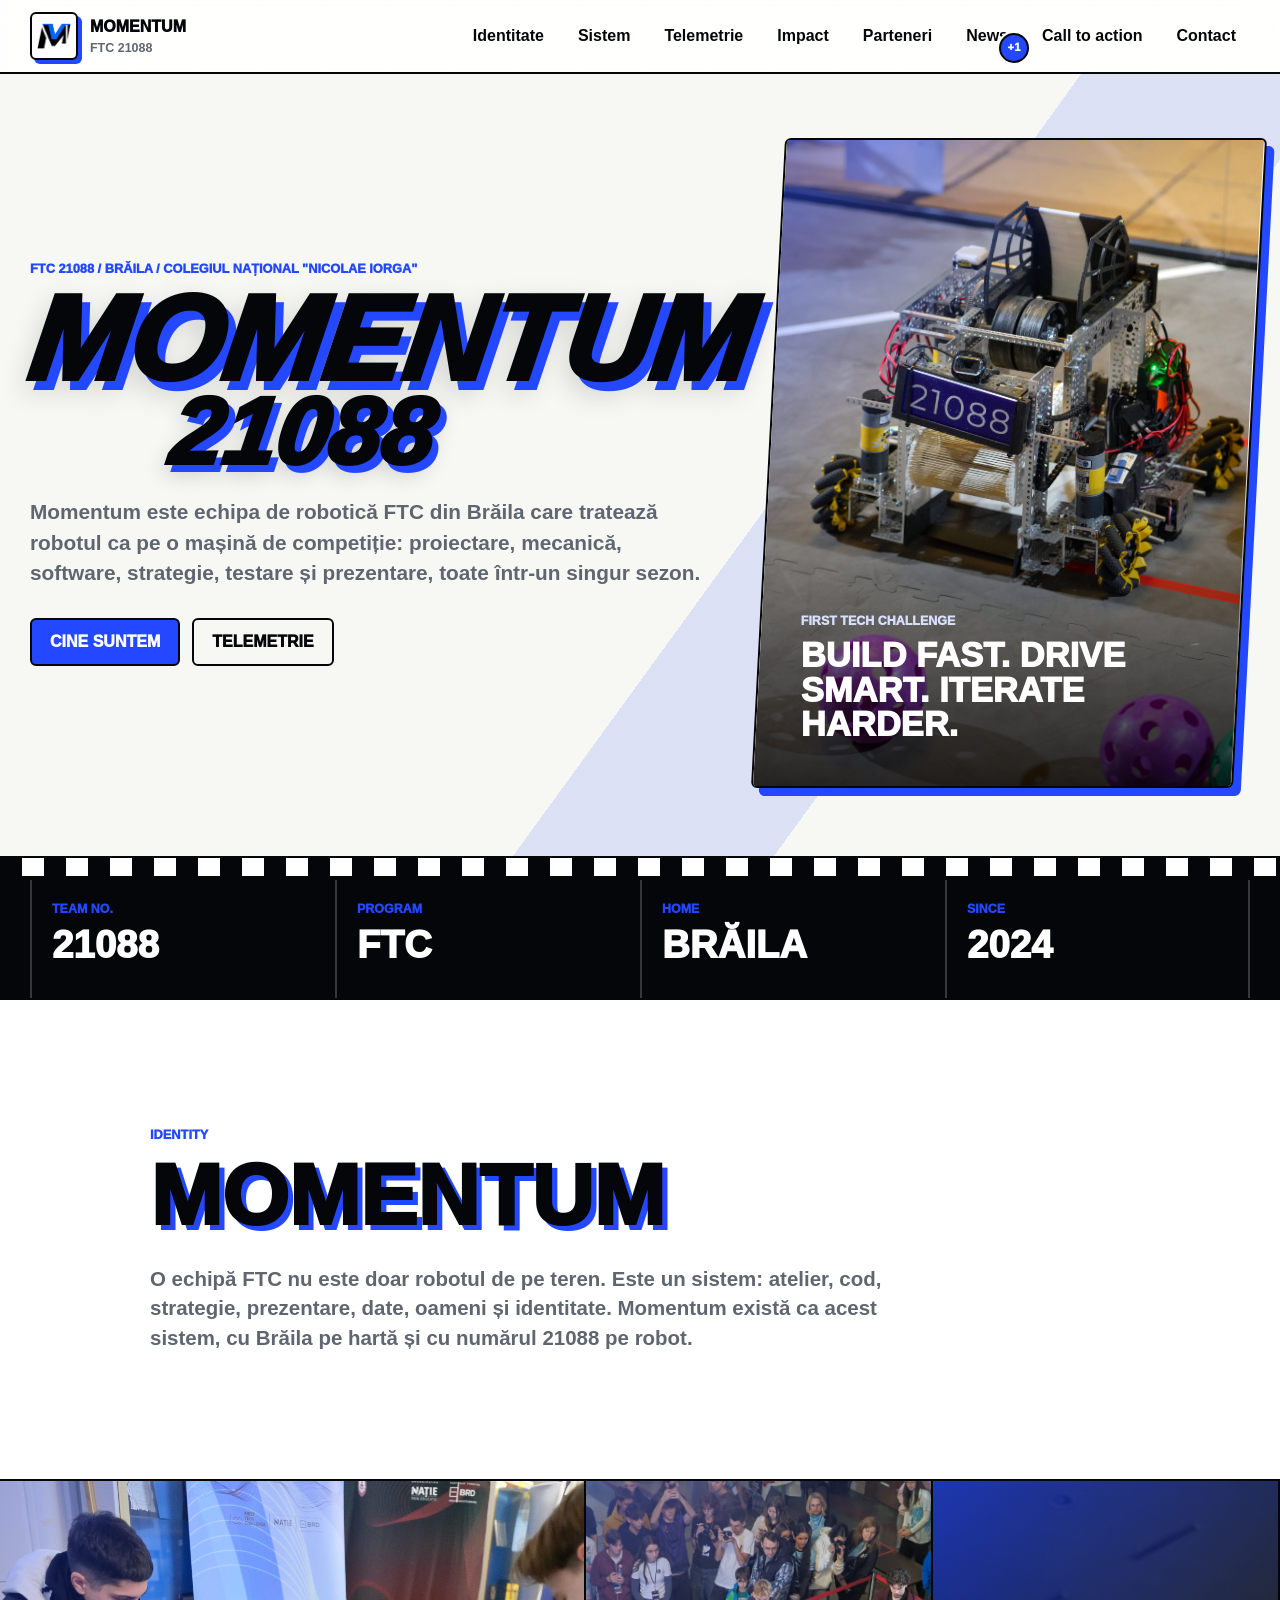
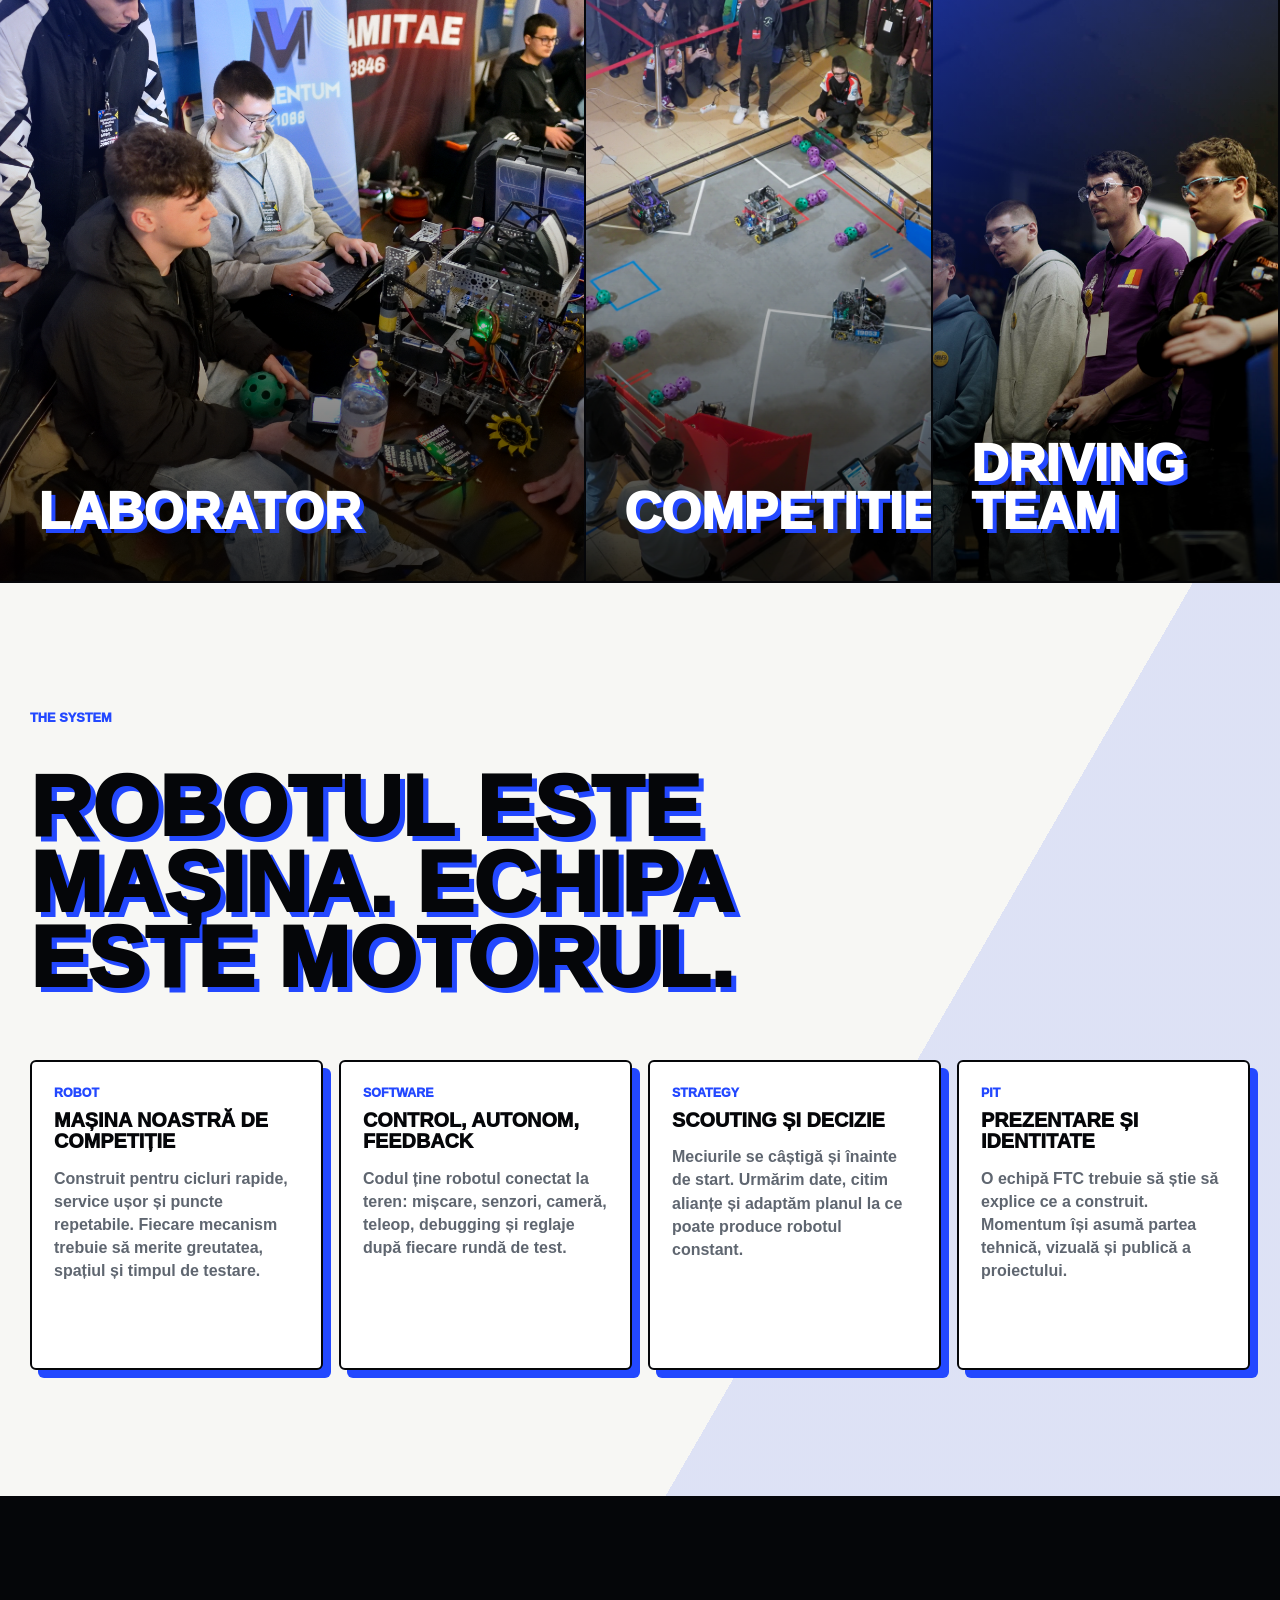
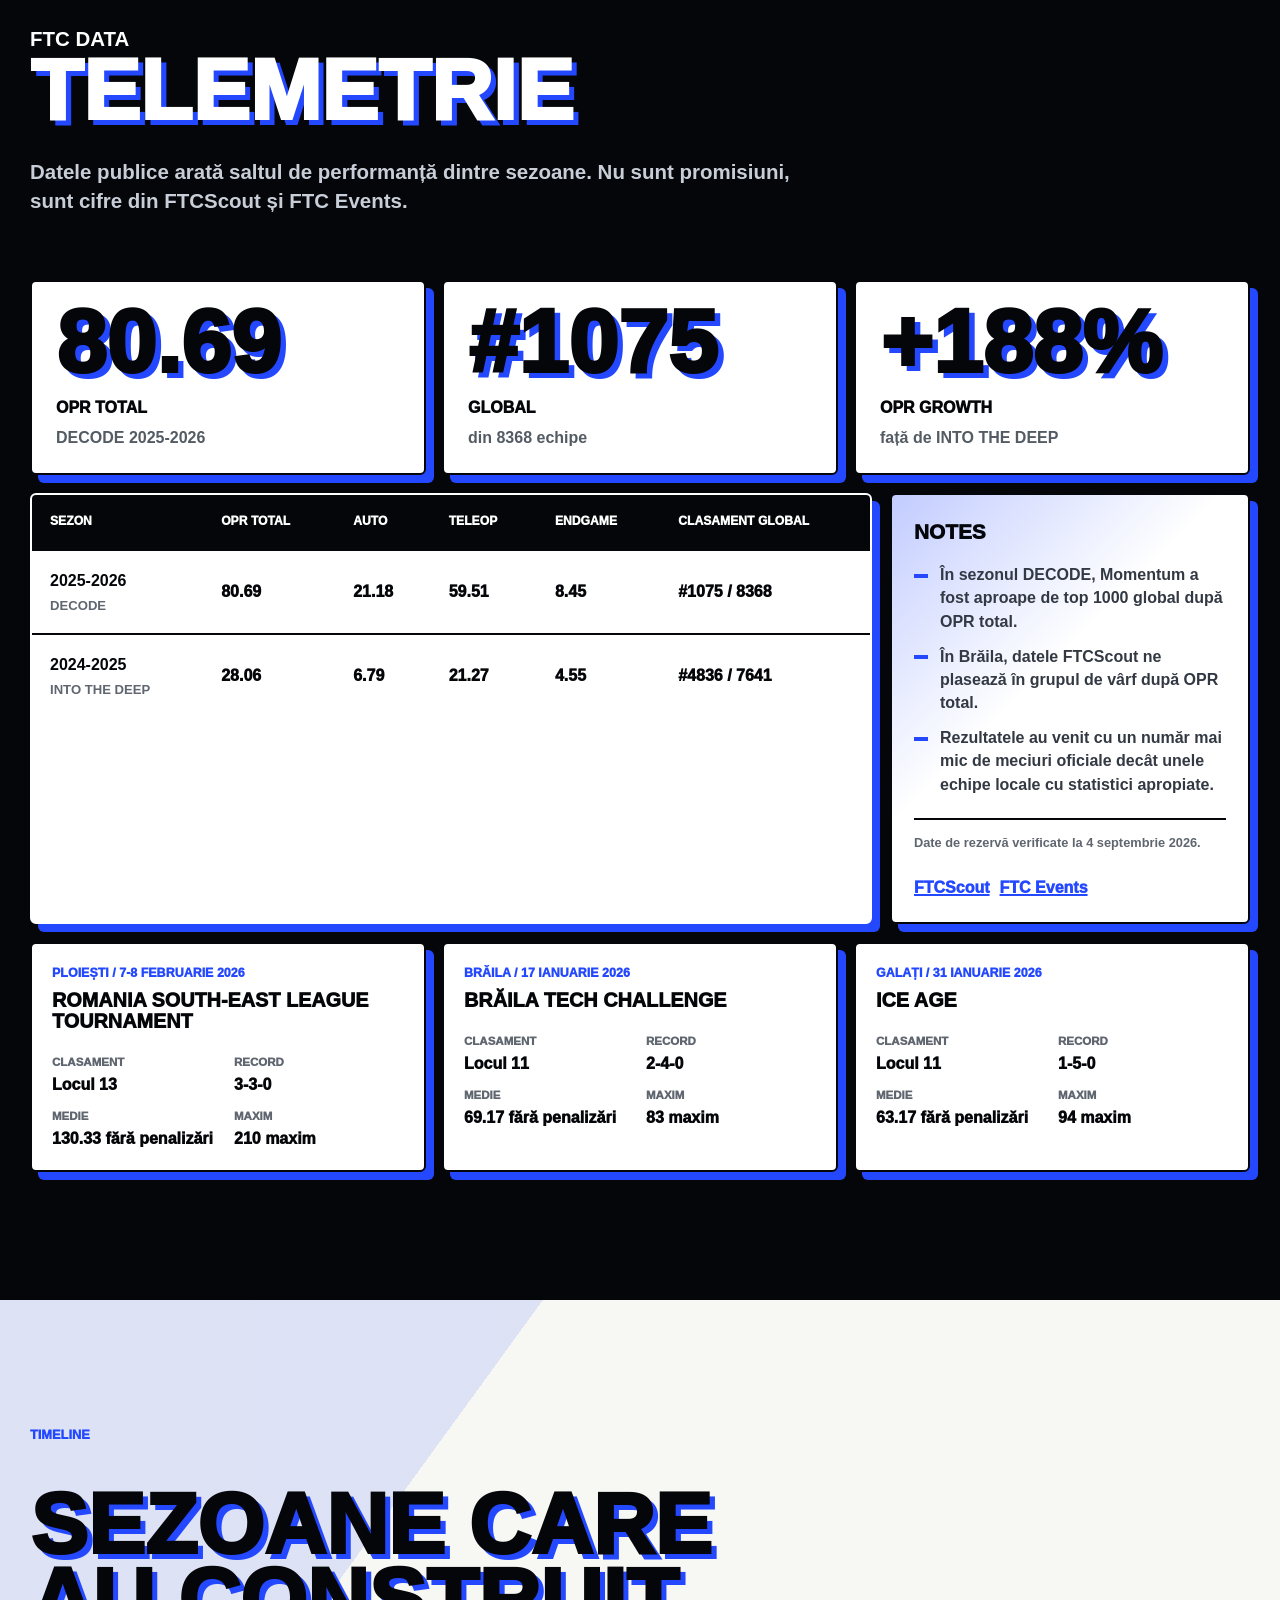
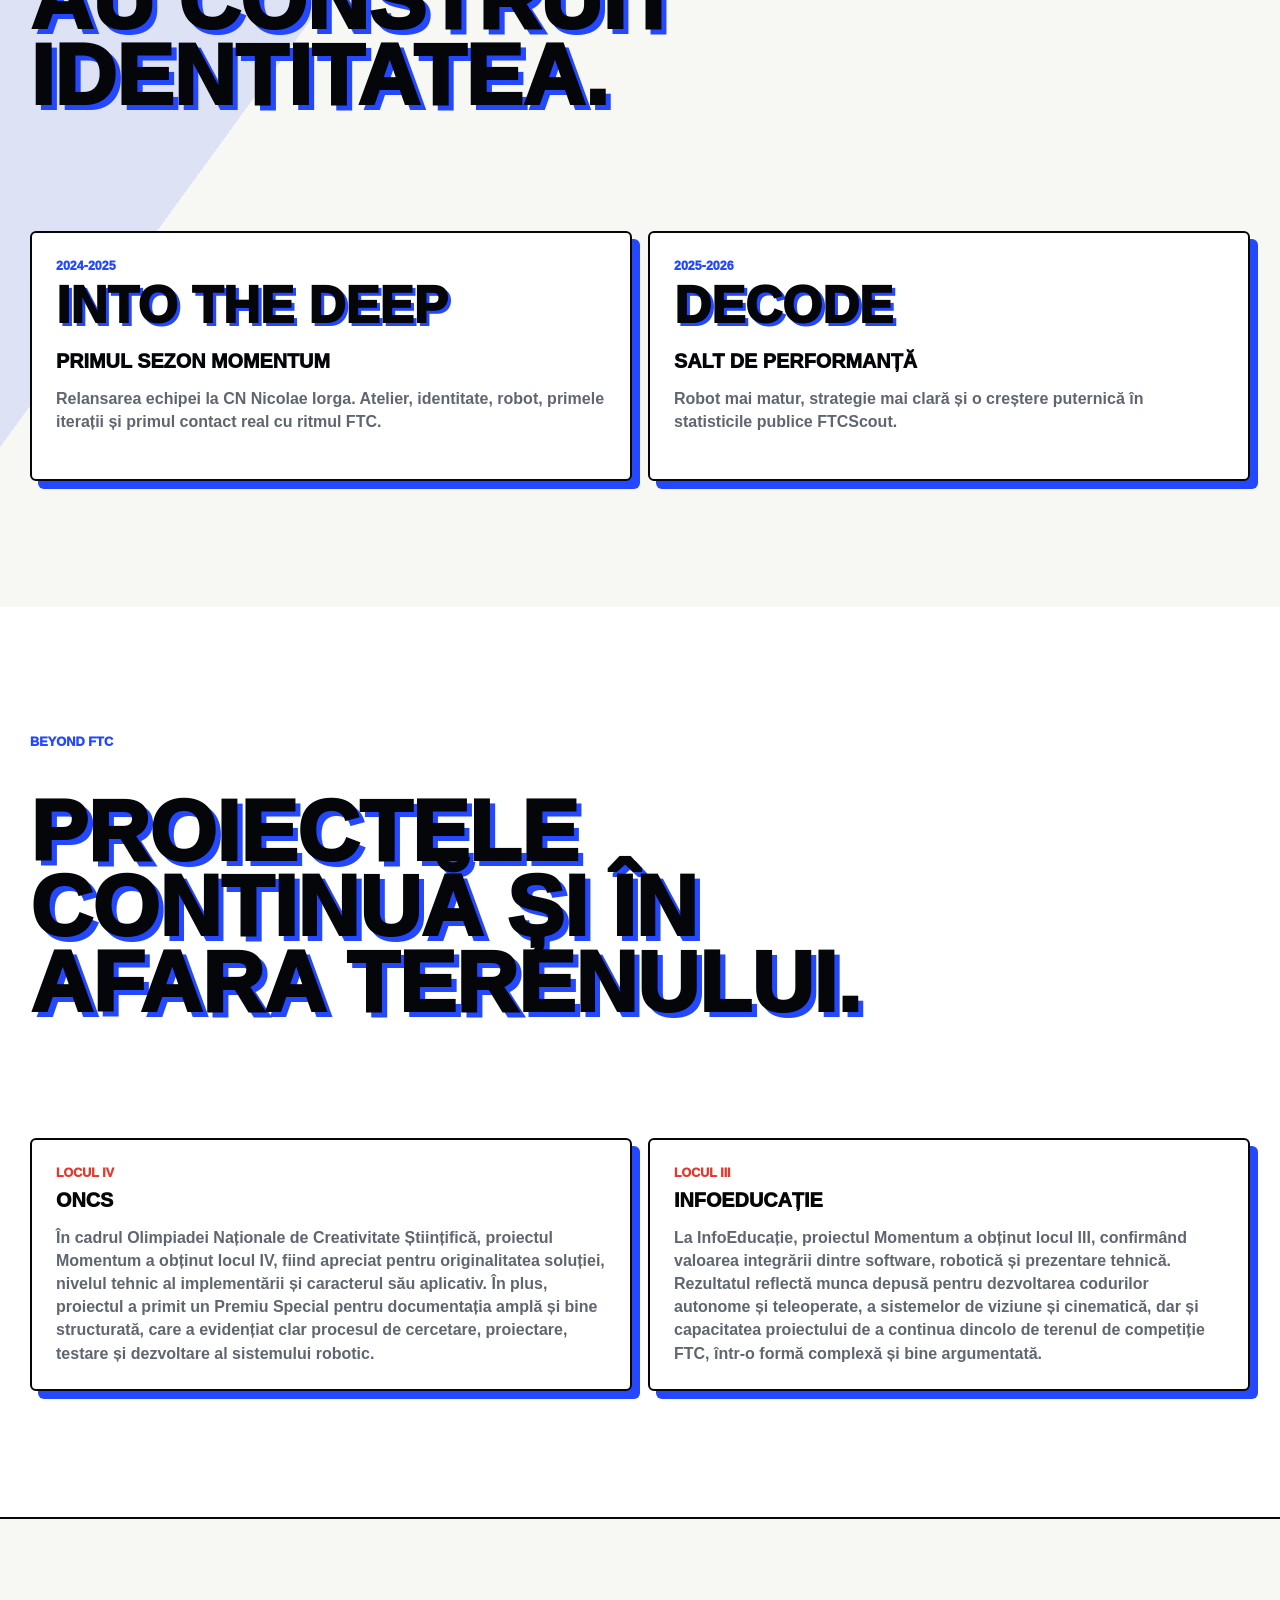
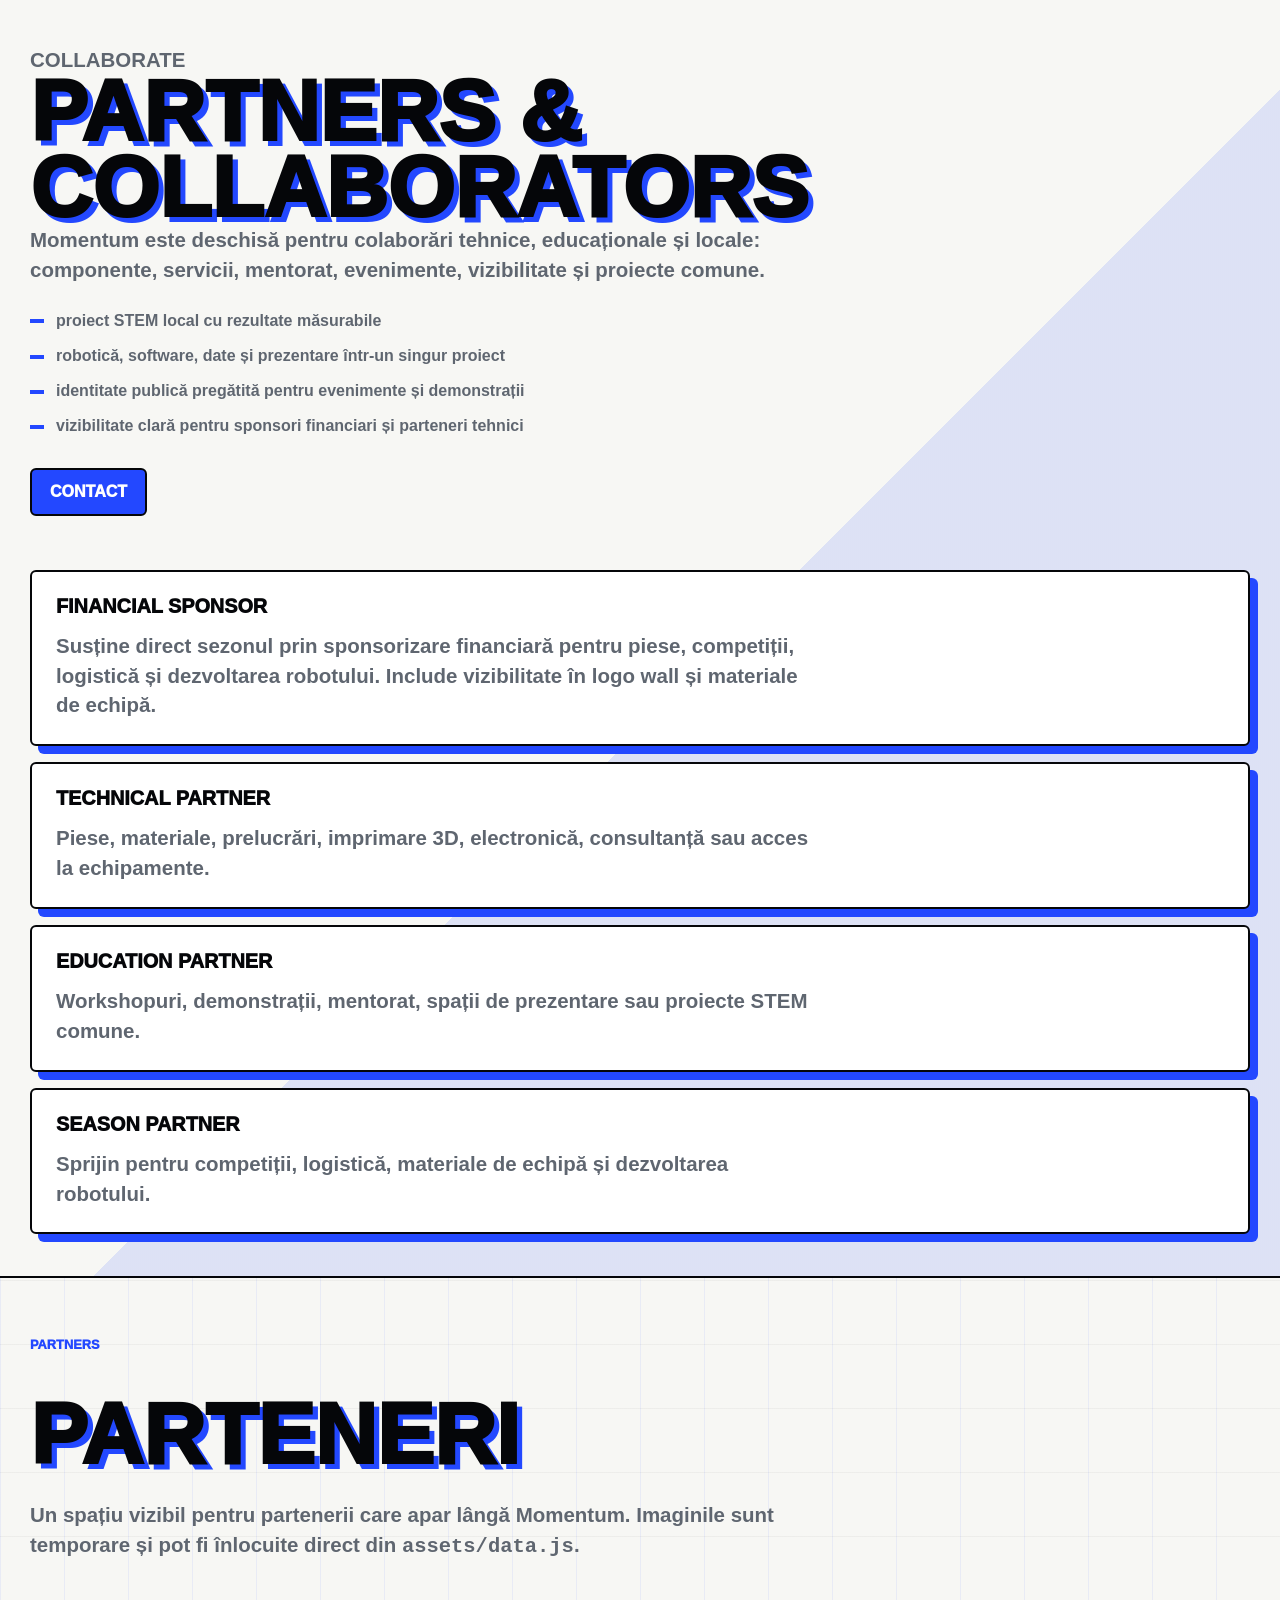
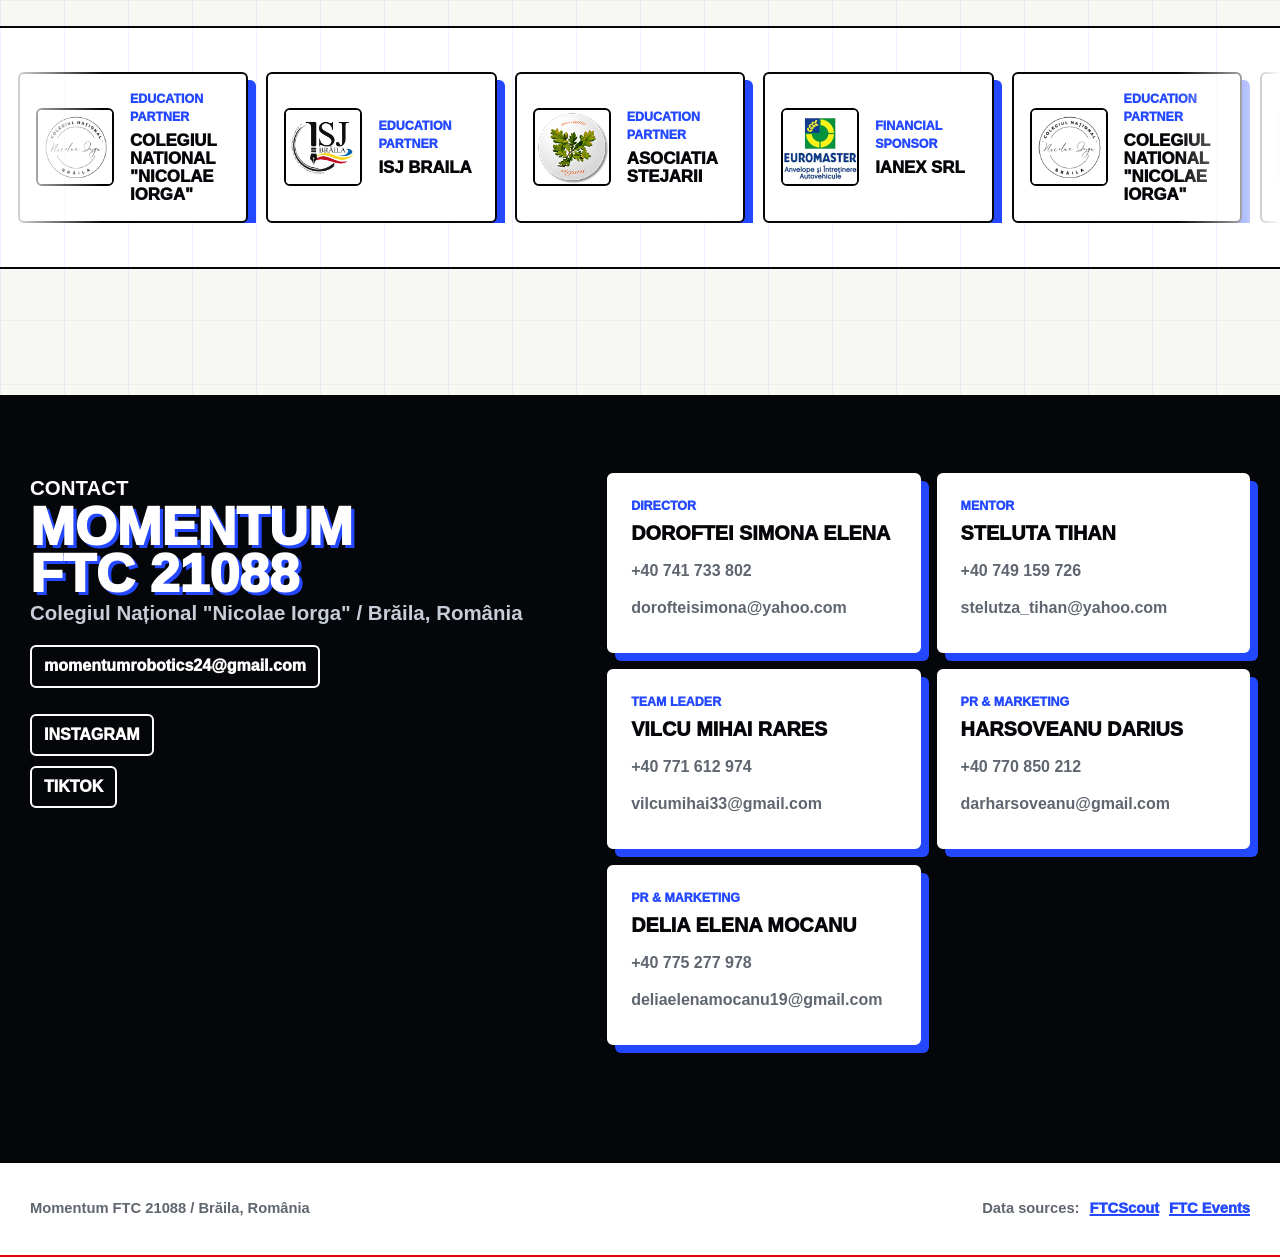
==== commit 7e02d4c2: "Update#2 04/09/26 Call to action update" ====
--- a/index.html
+++ b/index.html
@@ -41,7 +41,7 @@
           <a href="#olimpiade">Impact</a>
           <a href="#parteneri">Parteneri</a>
           <a href="news.html" data-news-link>News</a>
-          <a href="contract.html">Contract</a>
+          <a href="contract.html">Call to action</a>
           <a href="#contact">Contact</a>
         </nav>
       </div>
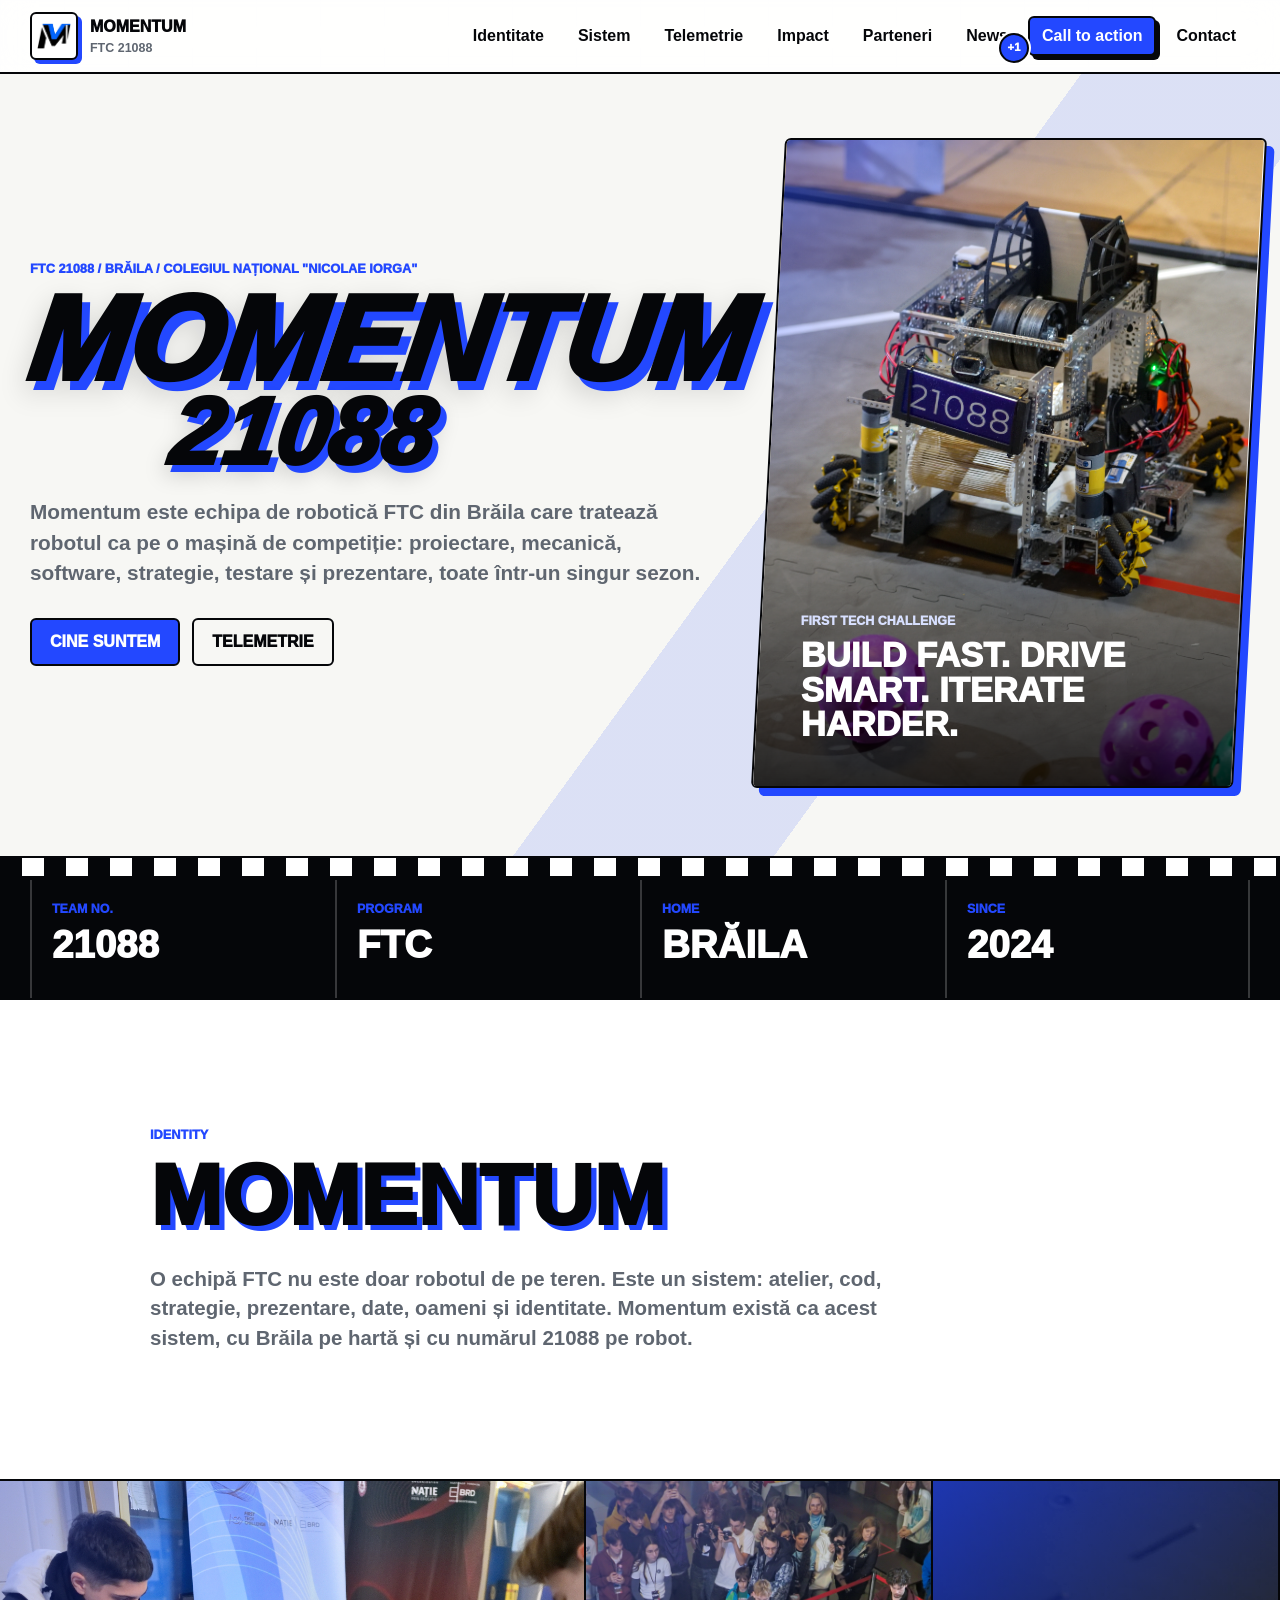
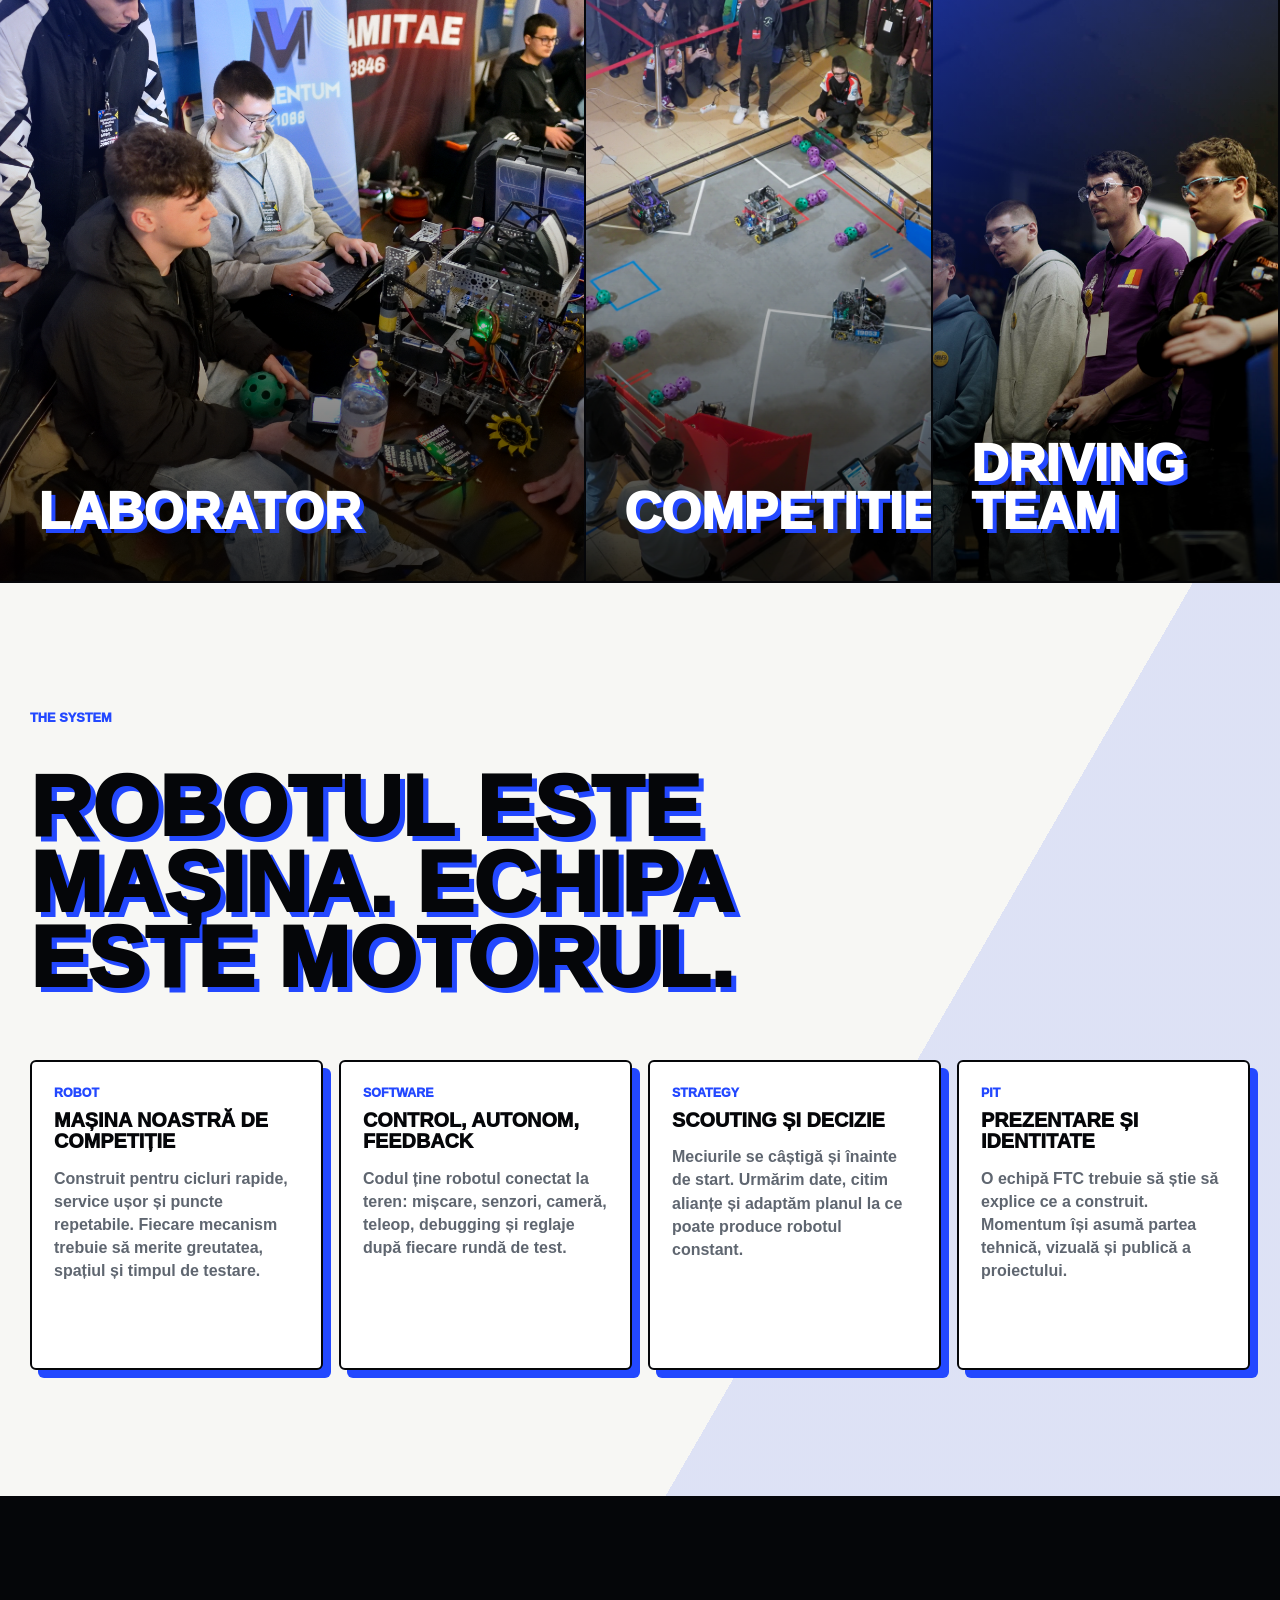
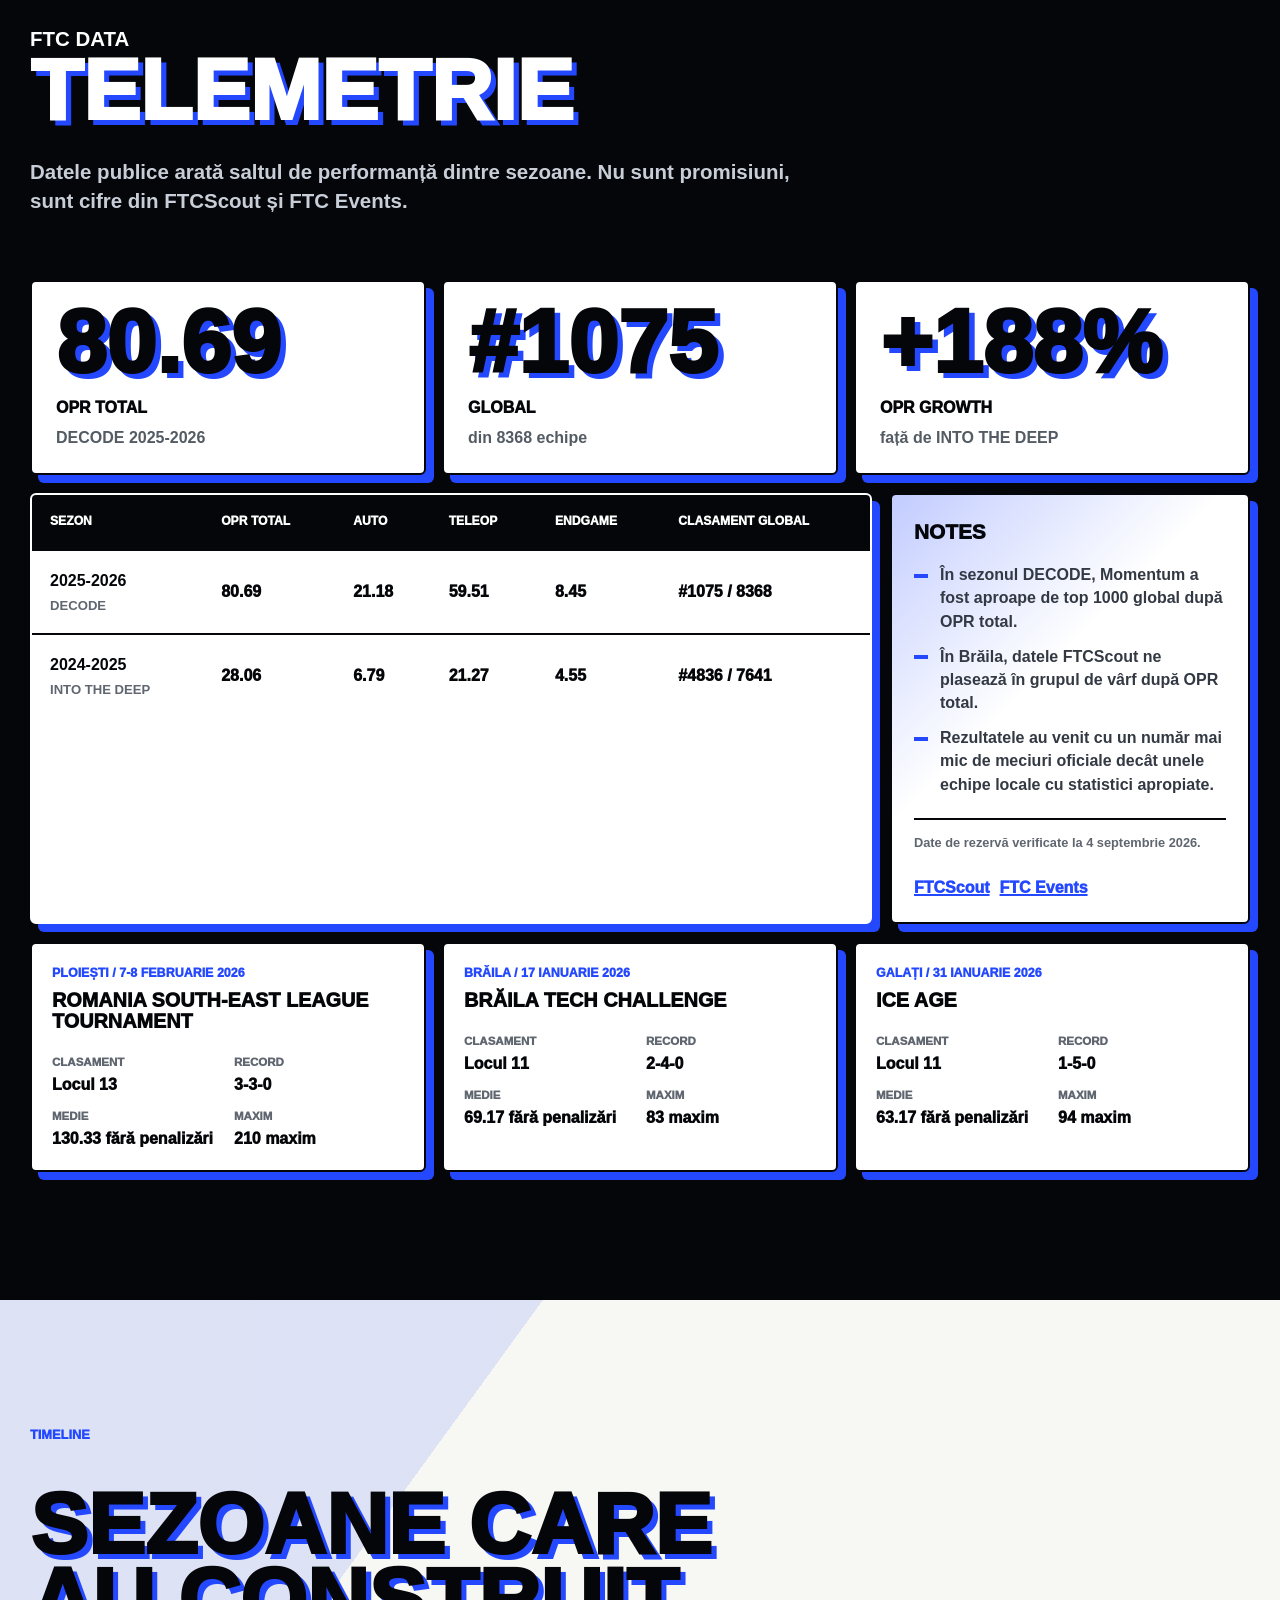
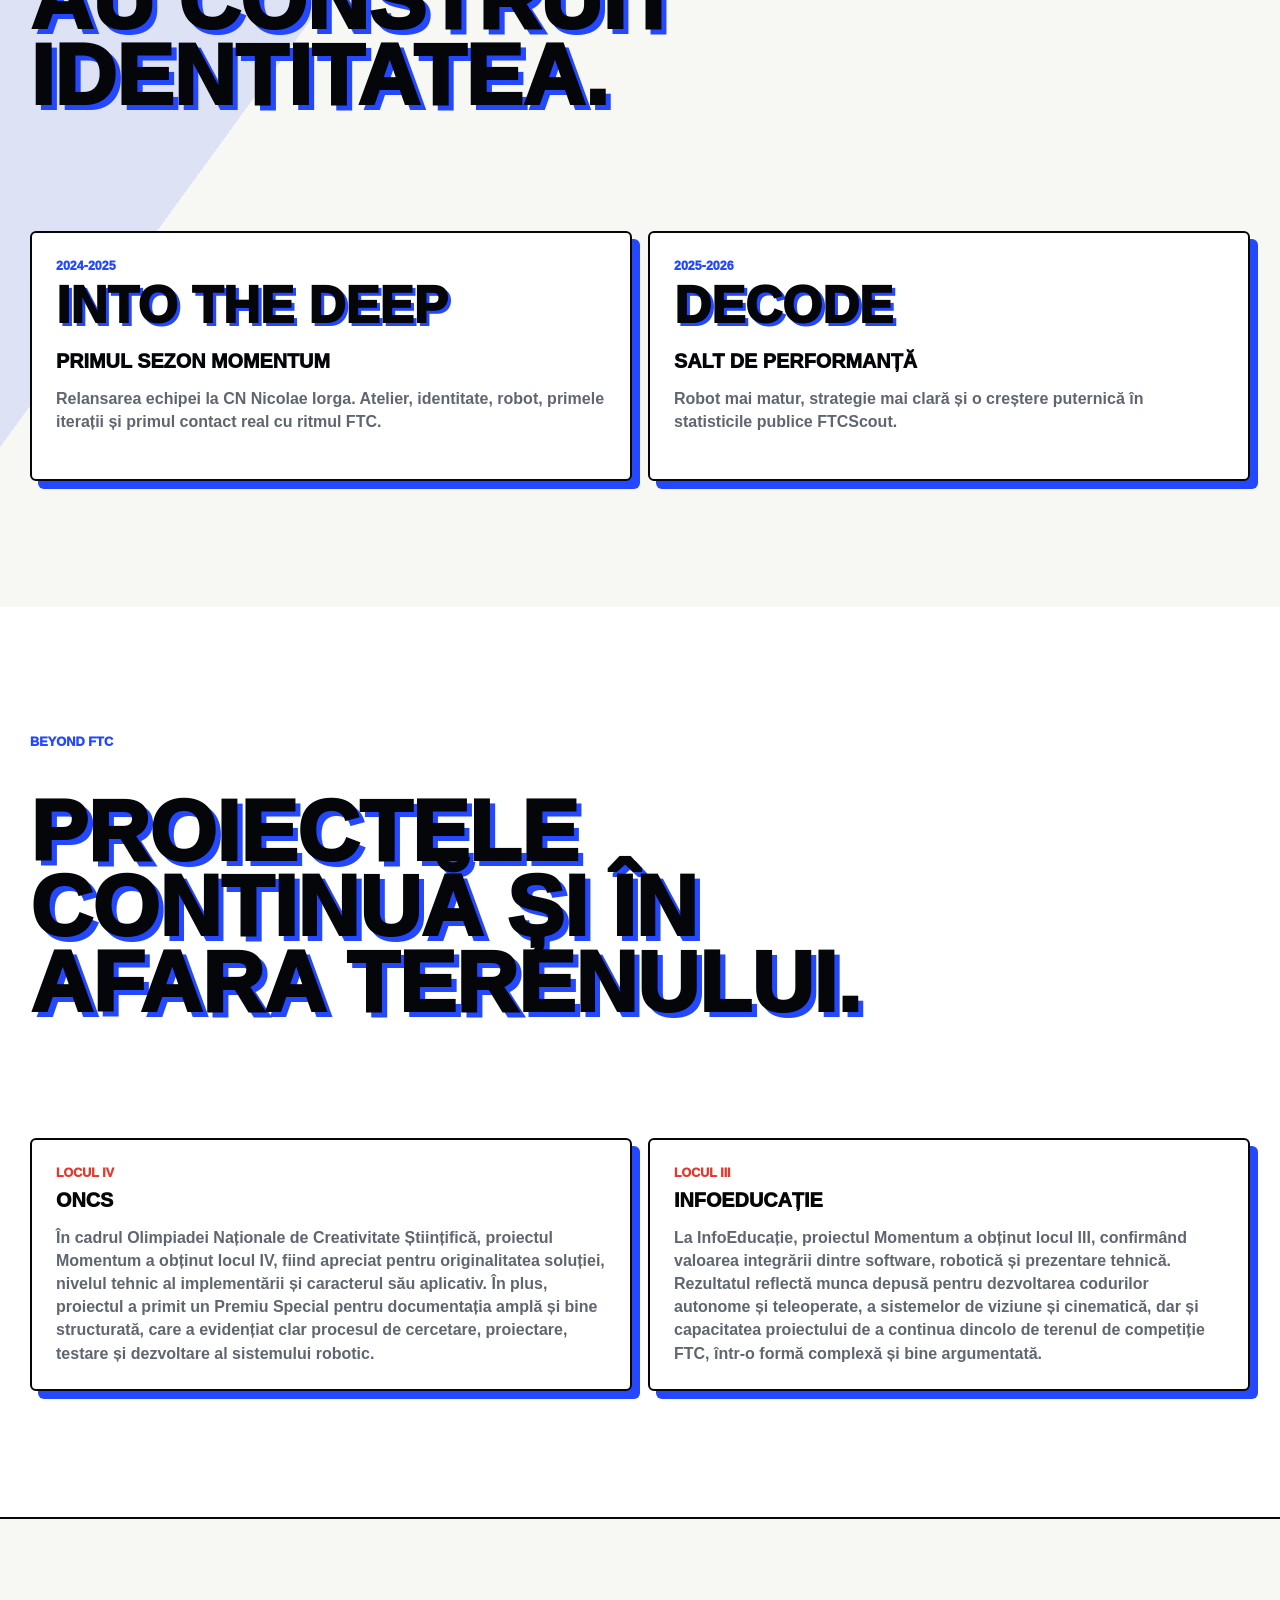
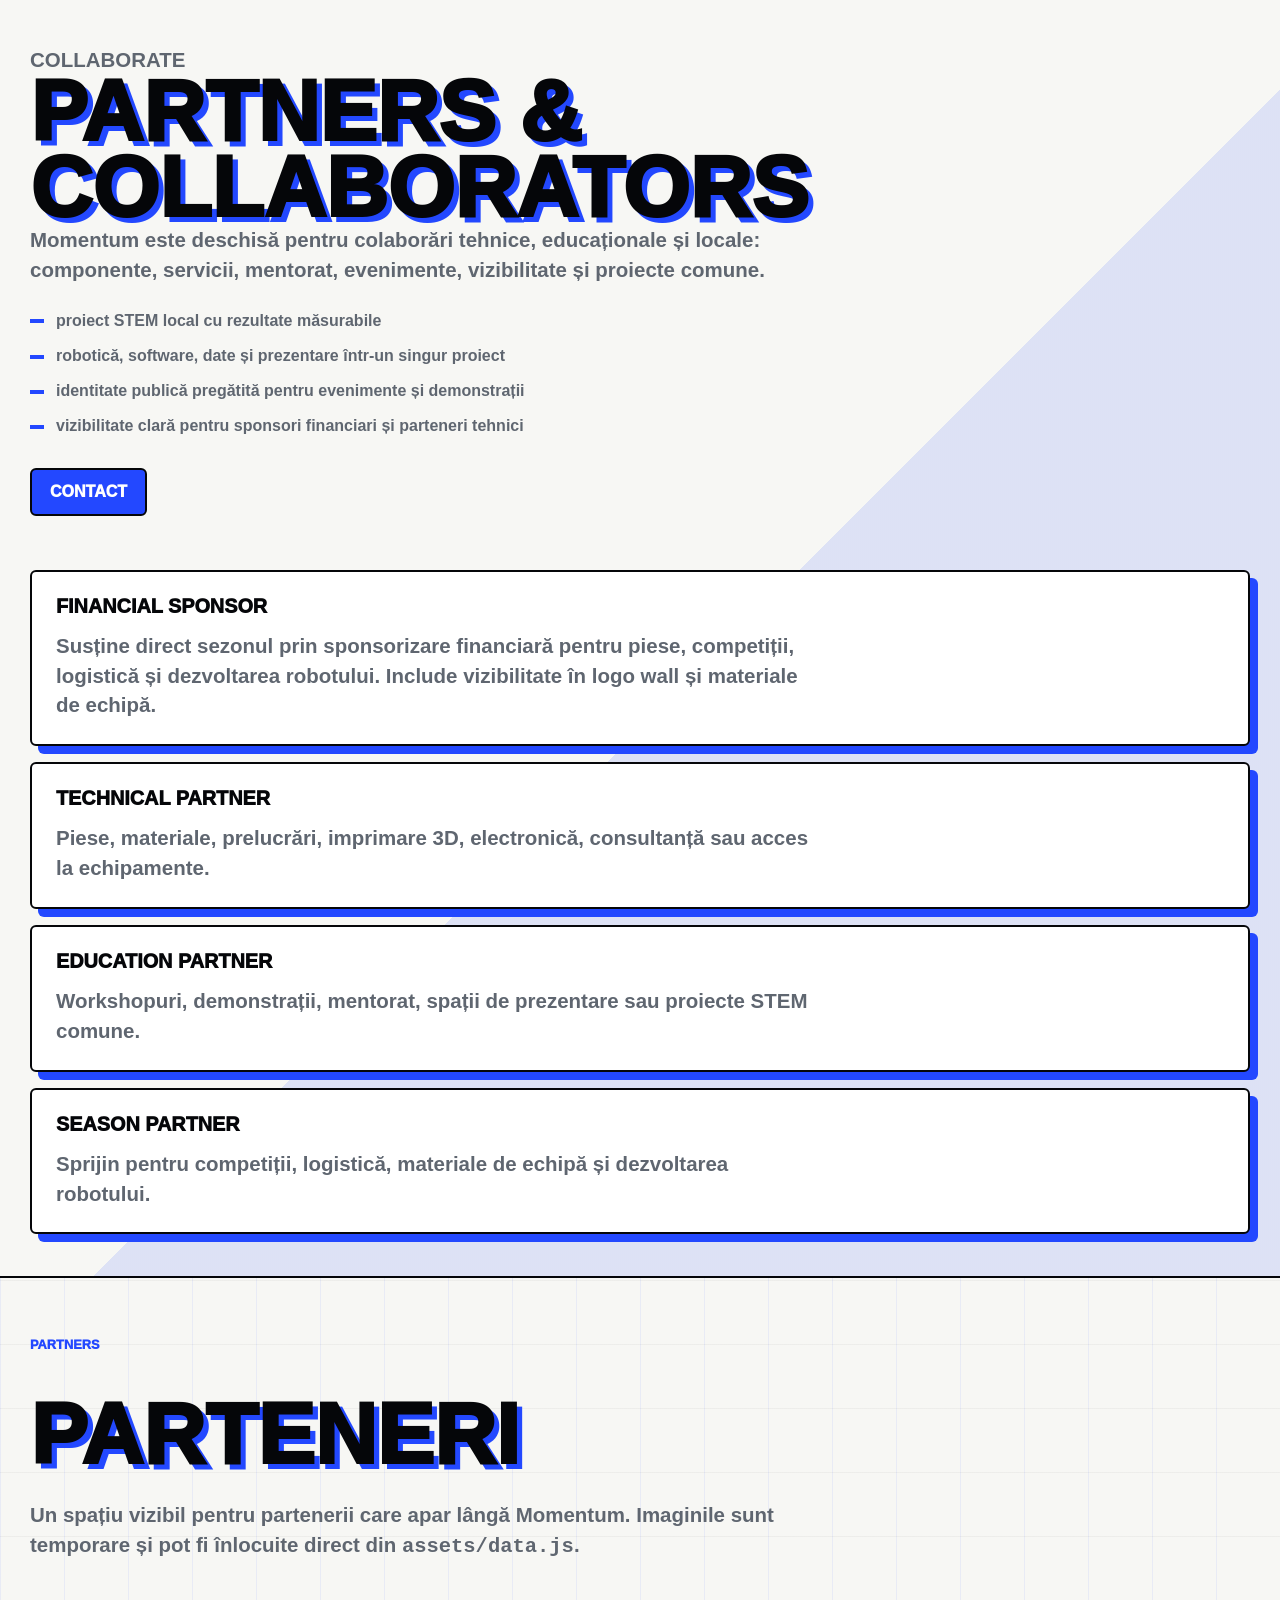
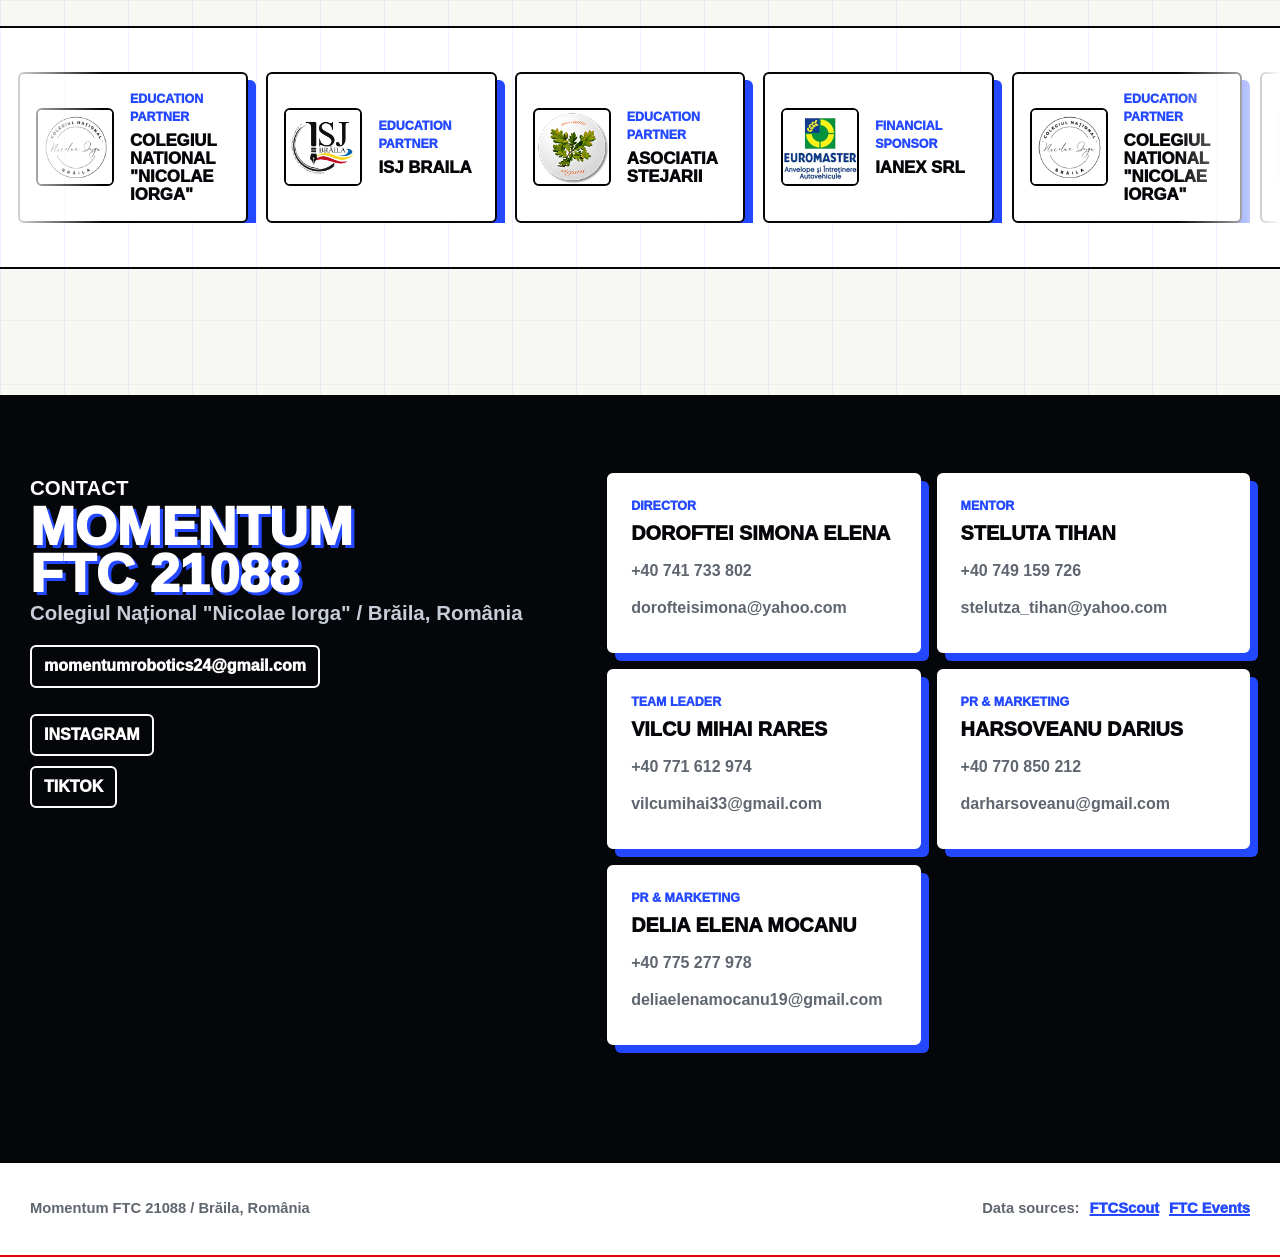
==== commit b040249c: "calltoaction Update" ====
--- a/index.html
+++ b/index.html
@@ -41,7 +41,7 @@
           <a href="#olimpiade">Impact</a>
           <a href="#parteneri">Parteneri</a>
           <a href="news.html" data-news-link>News</a>
-          <a href="contract.html">Call to action</a>
+          <a href="calltoaction.html" aria-current="page">Call to action</a>
           <a href="#contact">Contact</a>
         </nav>
       </div>
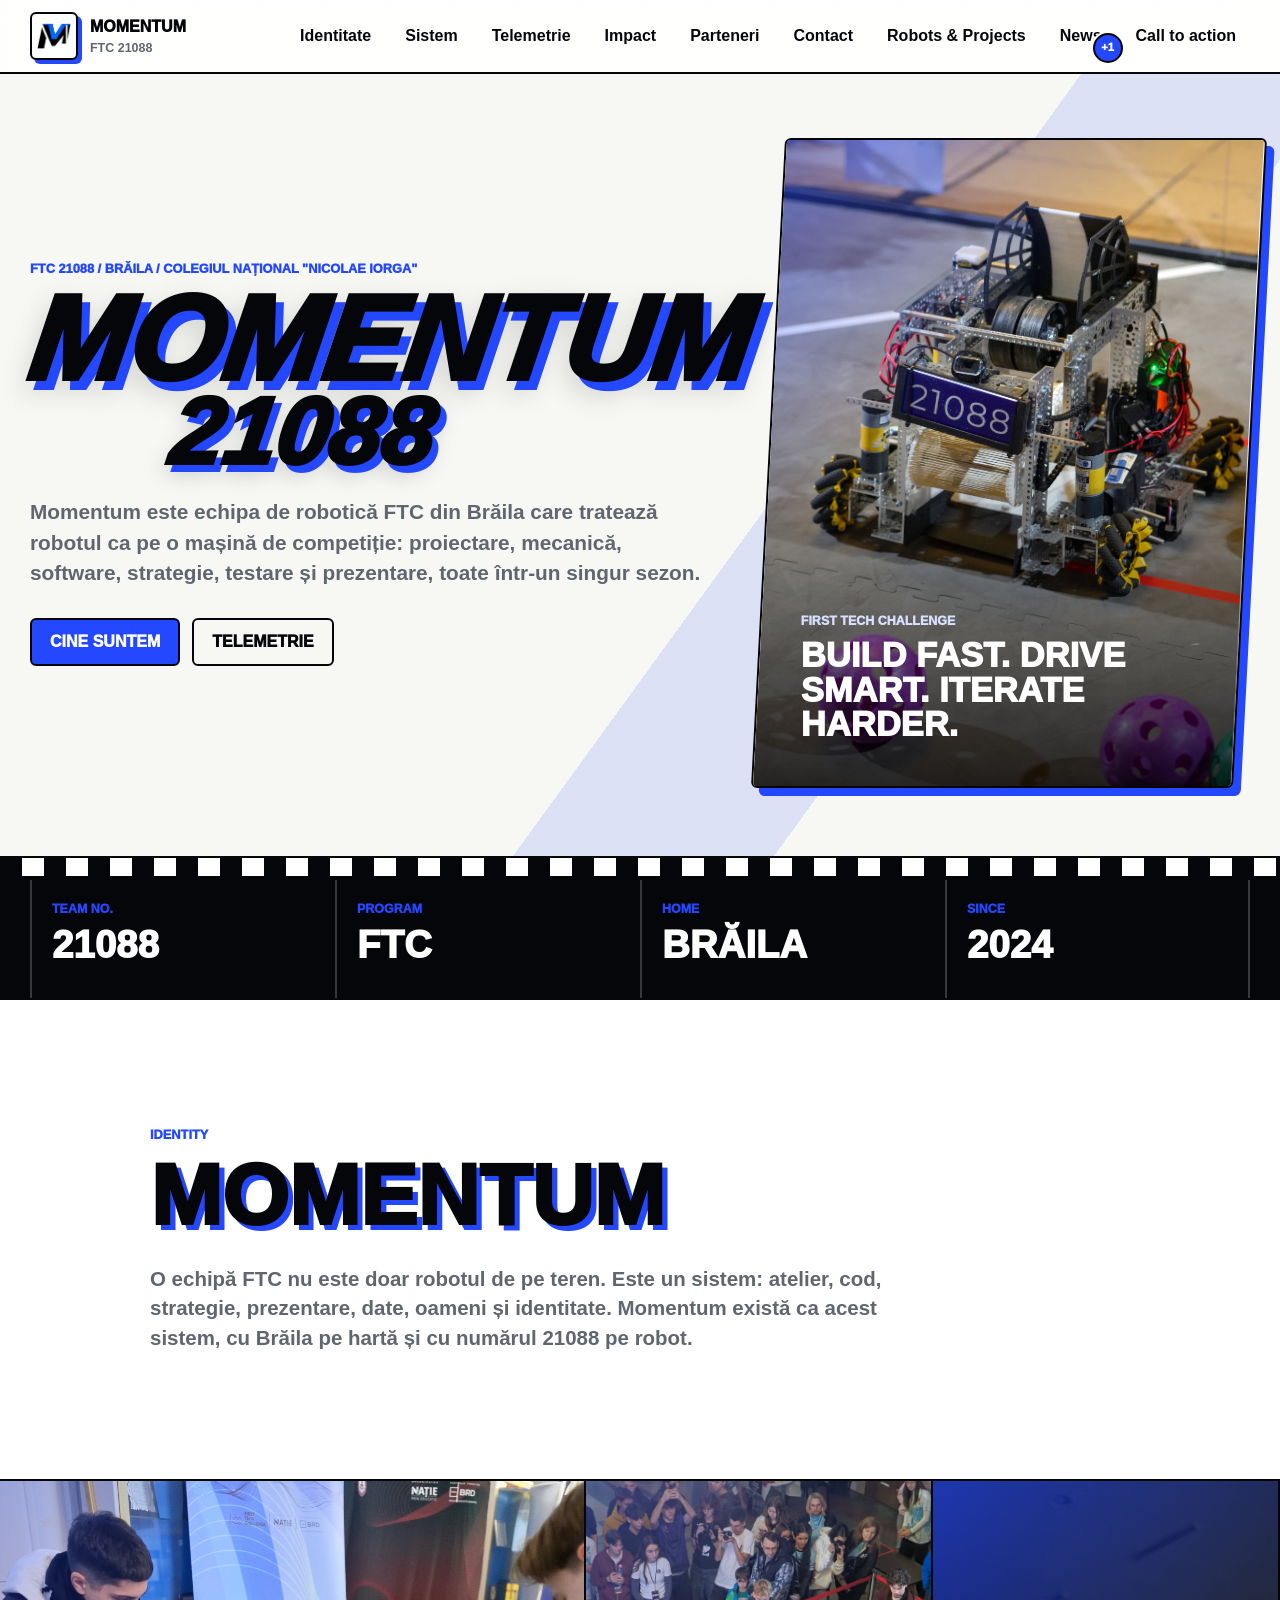
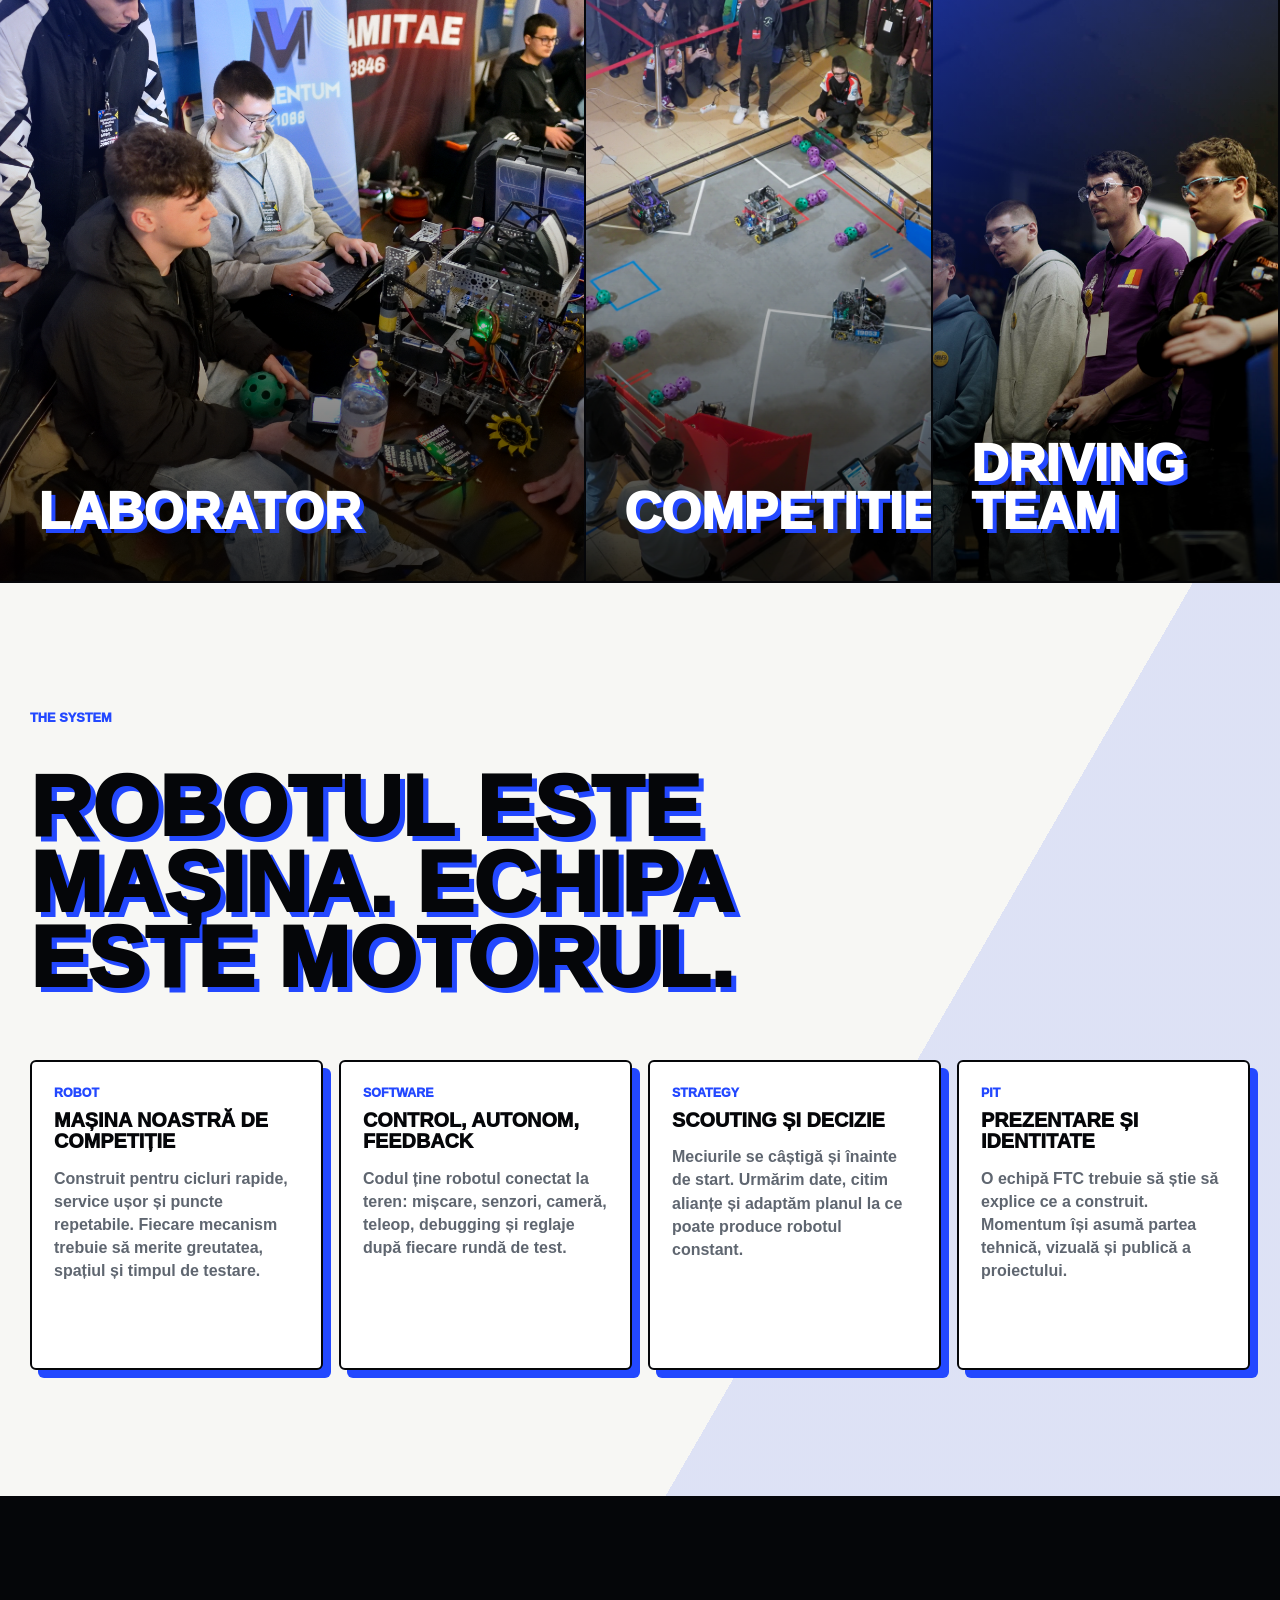
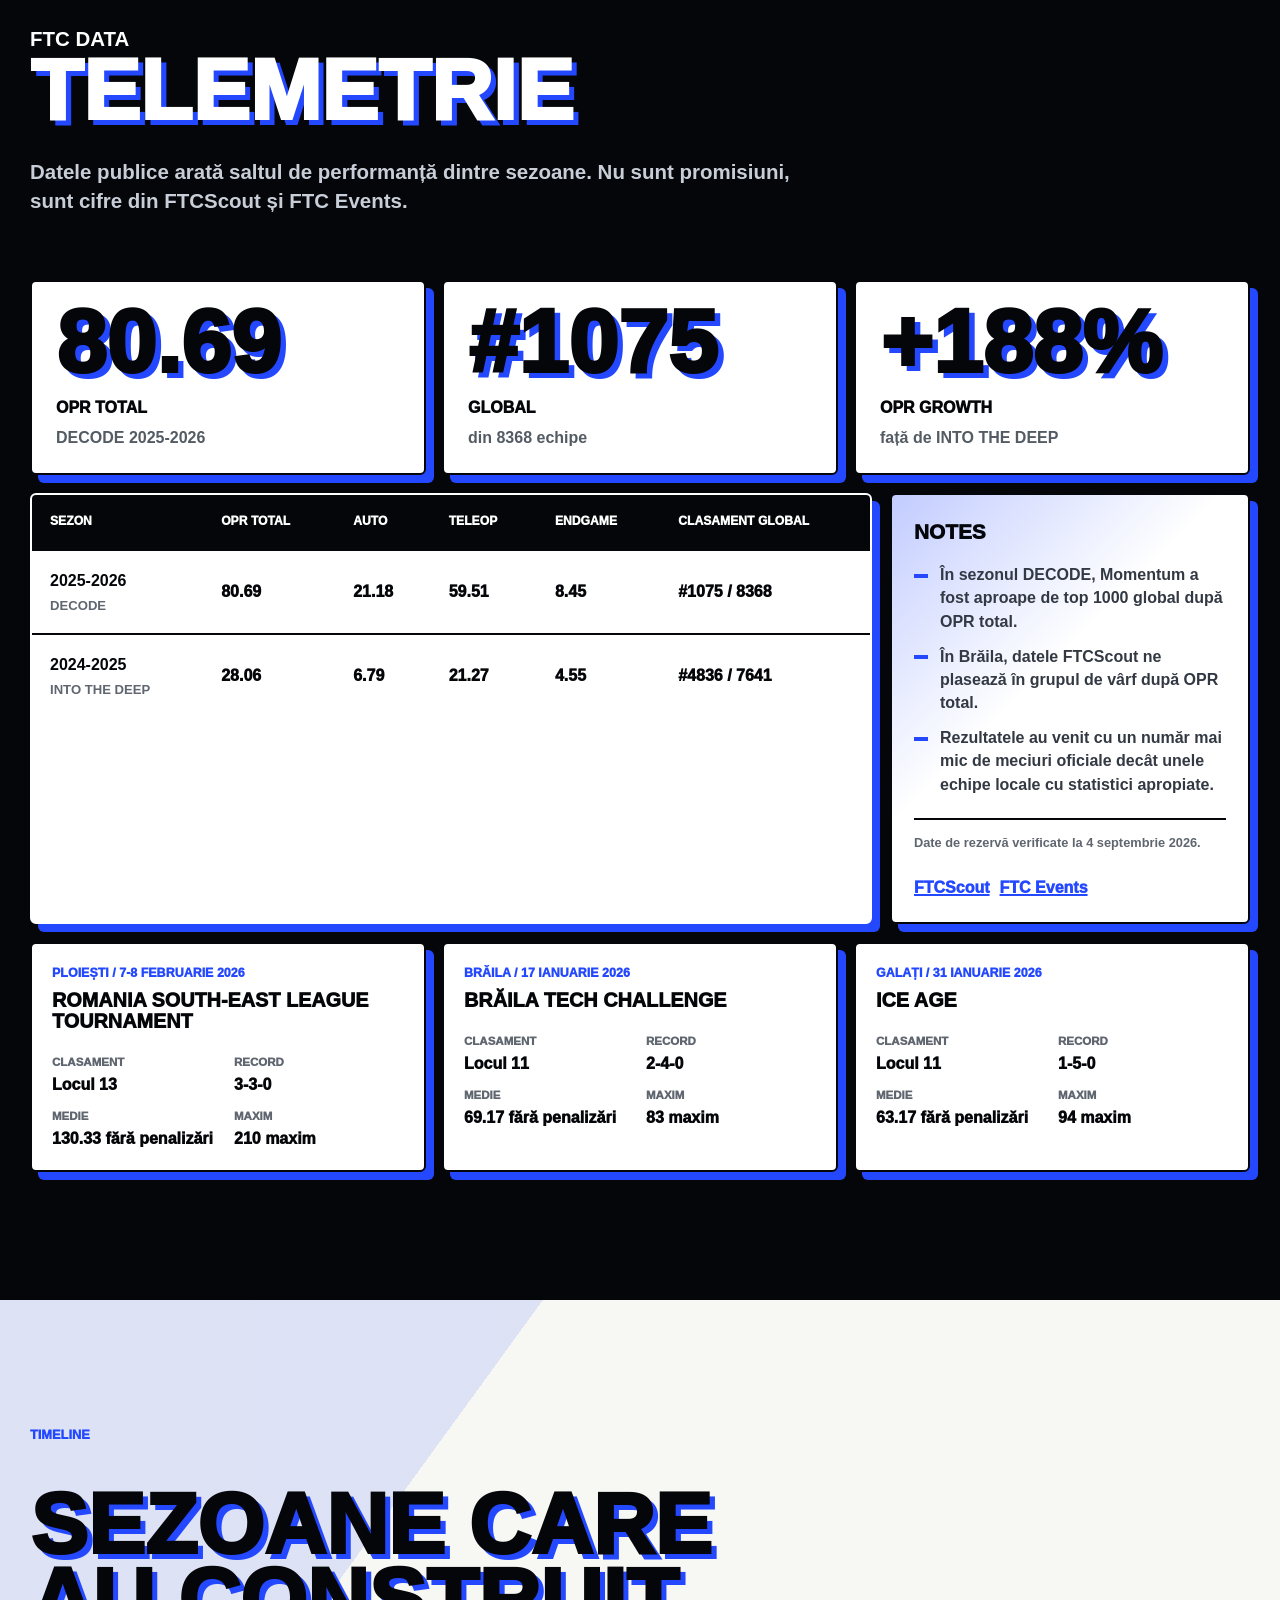
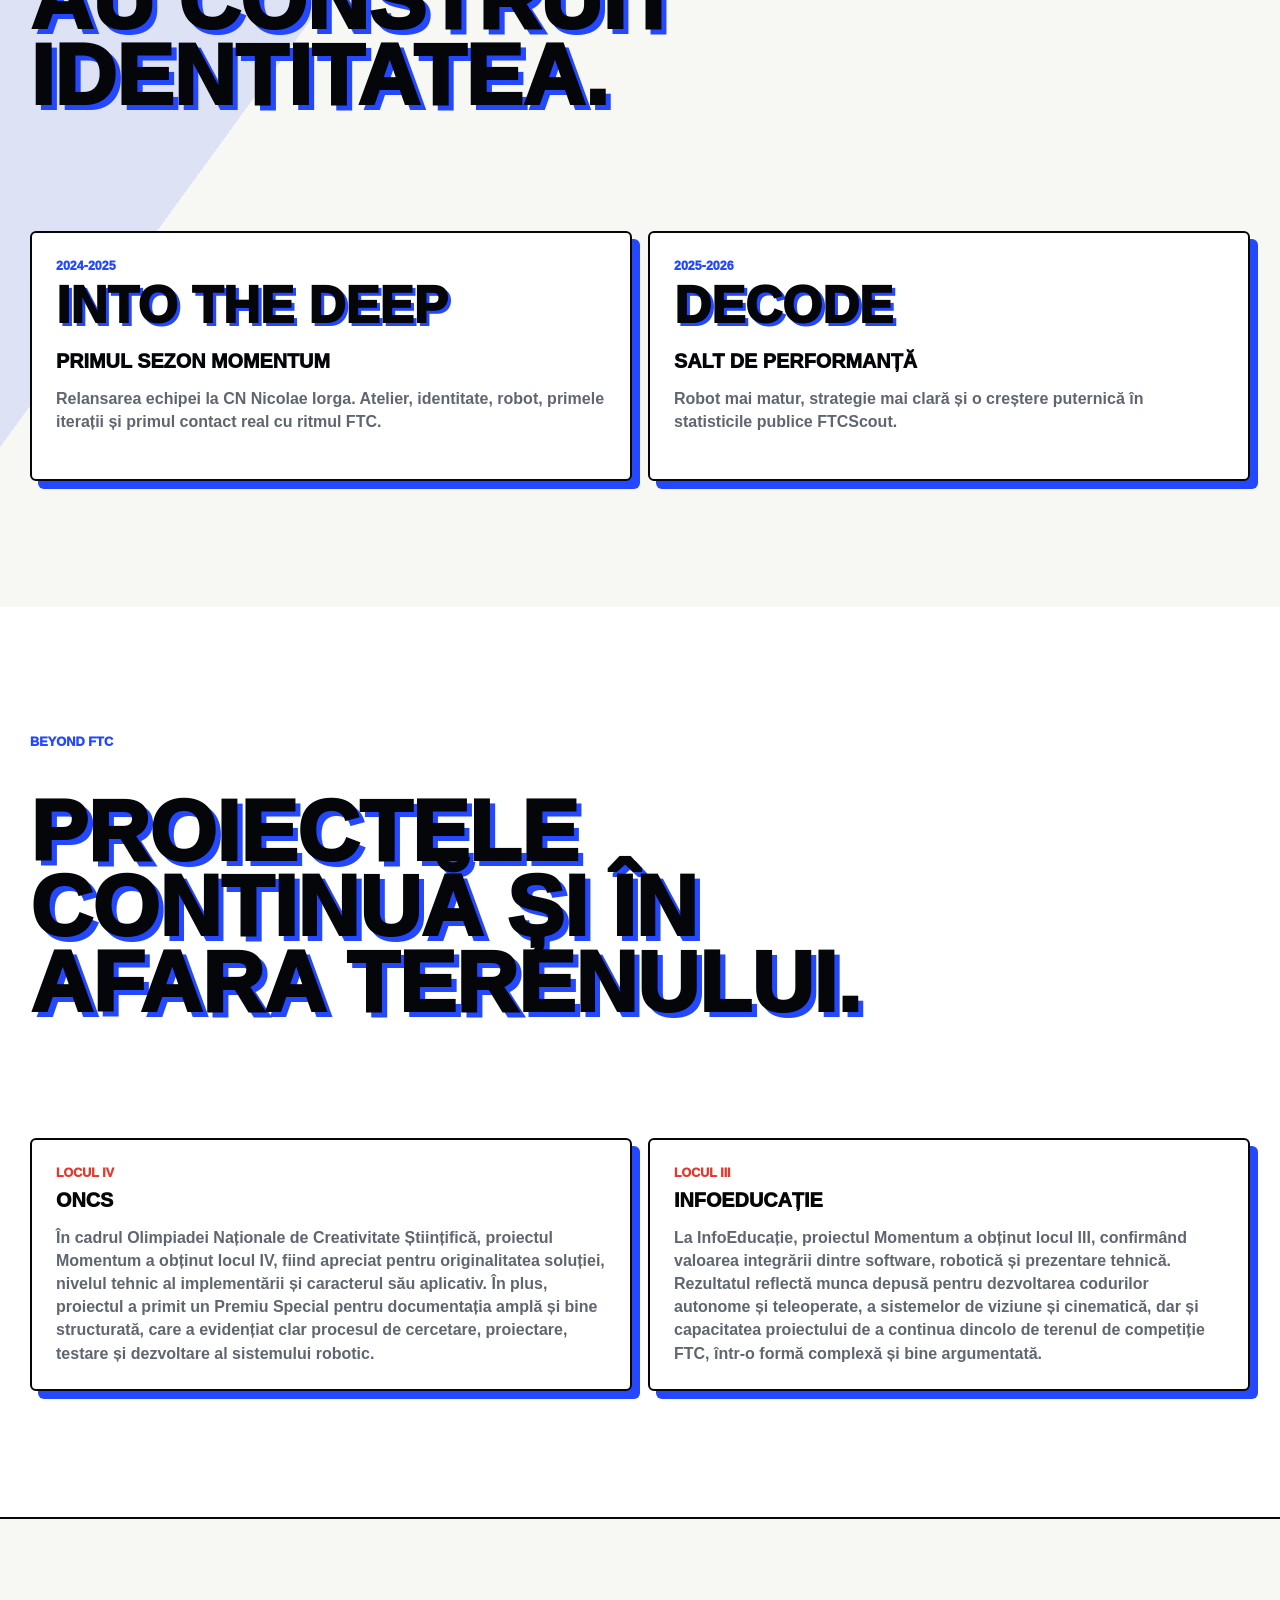
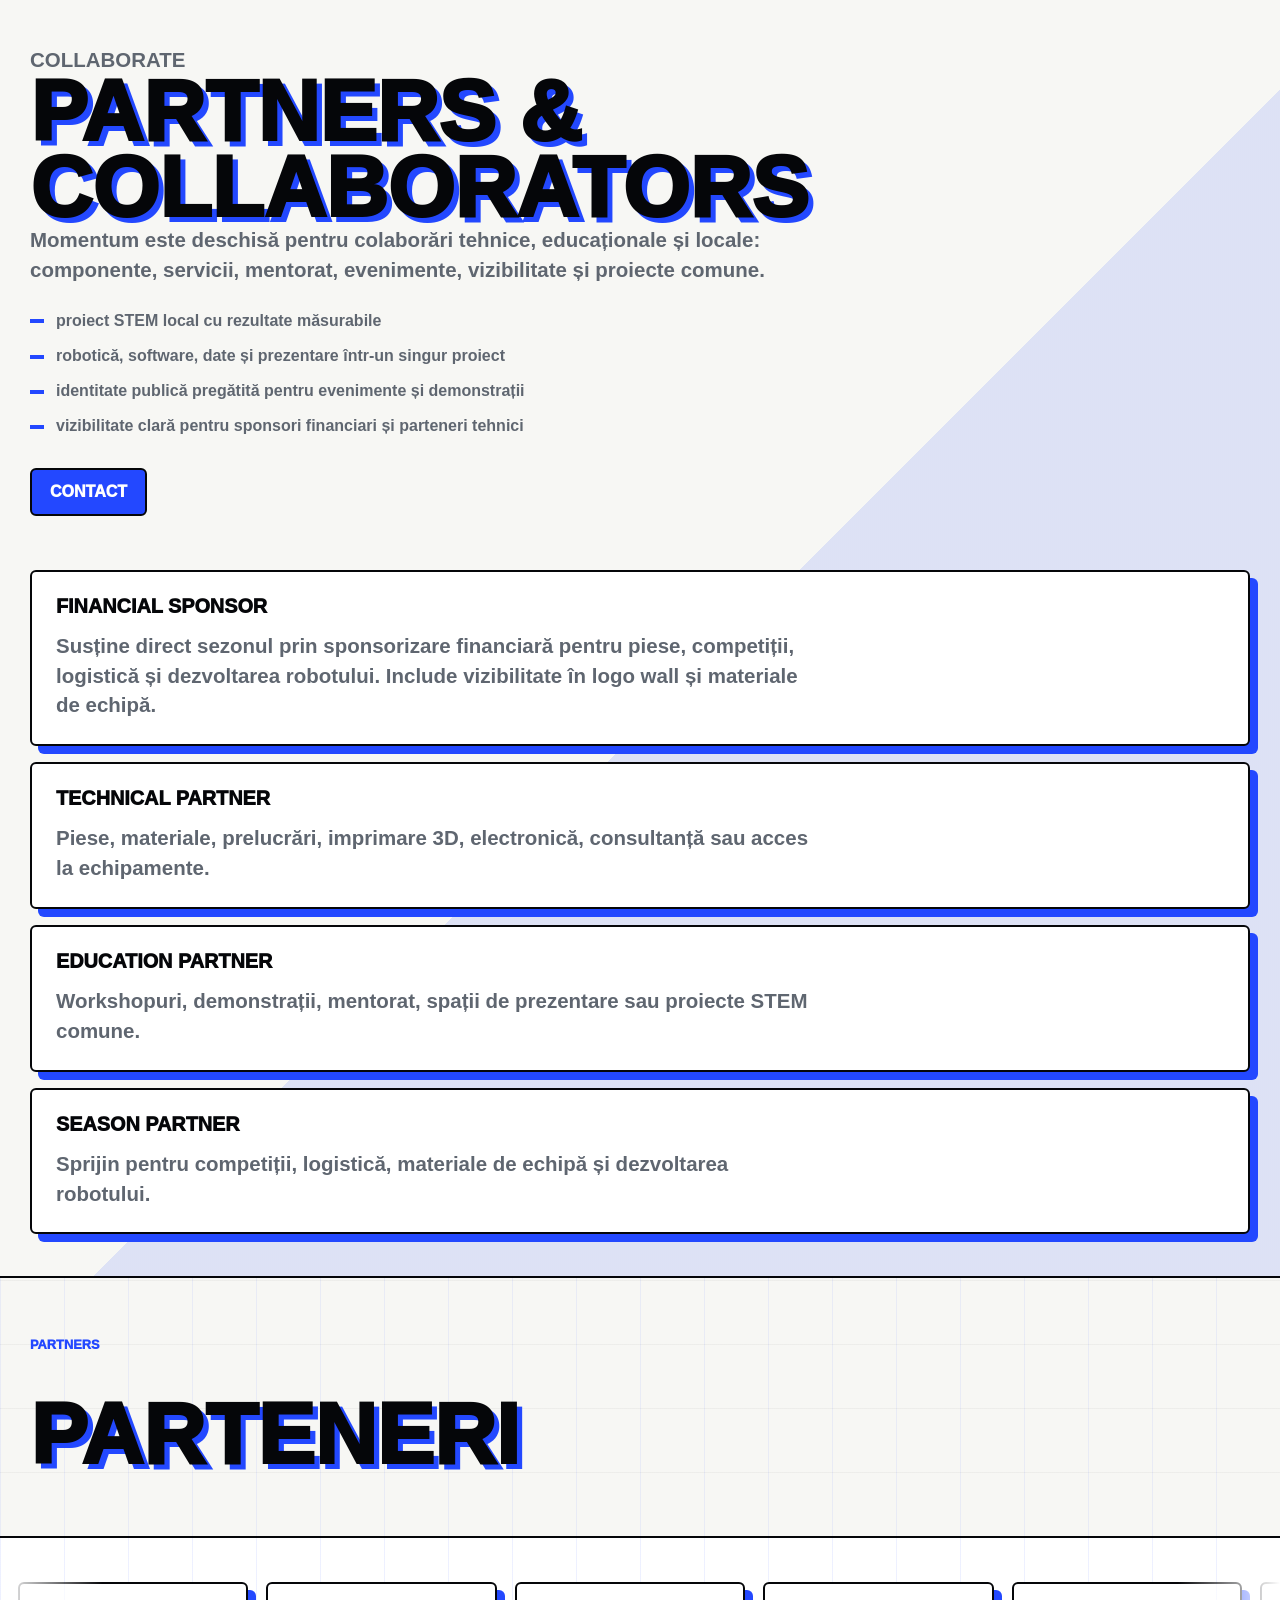
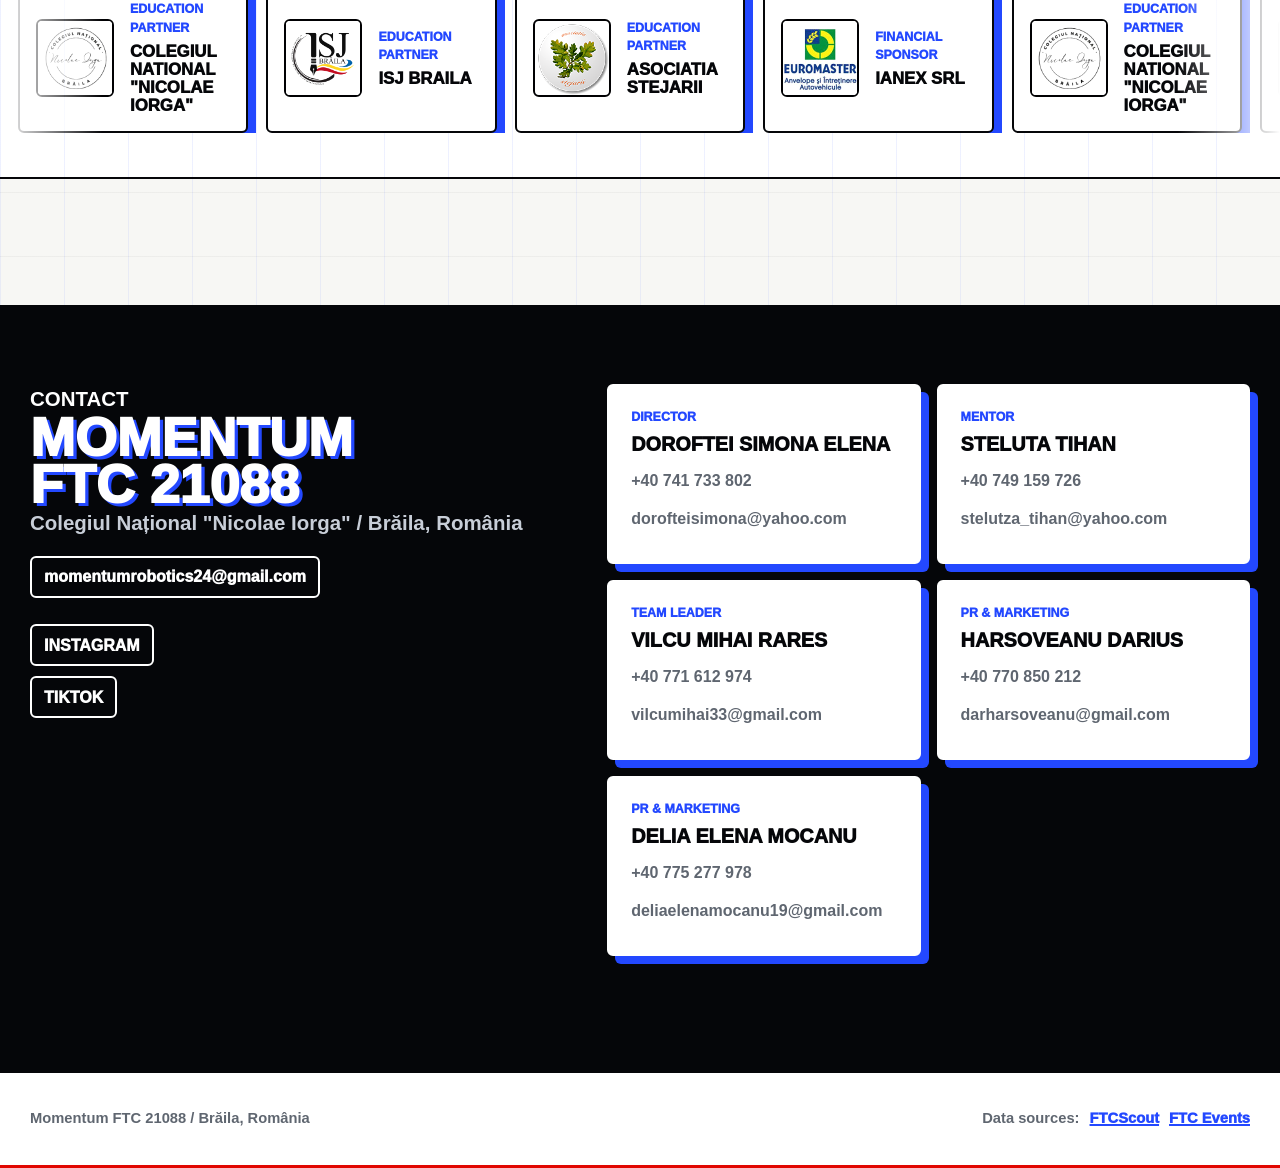
==== commit 0dd42ed1: "Scos poze cu shrek" ====
--- a/index.html
+++ b/index.html
@@ -40,9 +40,10 @@
           <a href="#telemetry">Telemetrie</a>
           <a href="#olimpiade">Impact</a>
           <a href="#parteneri">Parteneri</a>
+          <a href="#contact">Contact</a>
+          <a href="robots-projects.html">Robots &amp; Projects</a>
           <a href="news.html" data-news-link>News</a>
-          <a href="calltoaction.html" aria-current="page">Call to action</a>
-          <a href="#contact">Contact</a>
+          <a href="calltoaction.html">Call to action</a>
         </nav>
       </div>
     </header>
--- a/assets/styles.css
+++ b/assets/styles.css
@@ -1444,71 +1444,219 @@
   text-transform: uppercase;
 }
 
+.projects-hero {
+  position: relative;
+  overflow: hidden;
+  border-bottom: 2px solid var(--line);
+  padding: clamp(70px, 10vw, 130px) 0;
+  background:
+    linear-gradient(122deg, transparent 0 58%, rgba(35, 72, 255, 0.14) 58% 76%, transparent 76%),
+    var(--bg);
+}
+
+.projects-hero::after {
+  position: absolute;
+  right: -7vw;
+  bottom: -13vw;
+  width: clamp(220px, 32vw, 520px);
+  aspect-ratio: 1;
+  border: clamp(28px, 5vw, 72px) solid var(--blue);
+  border-radius: 50%;
+  content: "";
+  opacity: 0.09;
+}
+
+.projects-hero-layout {
+  position: relative;
+  z-index: 1;
+  max-width: 940px;
+  margin-inline: auto;
+}
+
+.projects-hero h1 {
+  max-width: 900px;
+  margin: 0;
+  font-size: clamp(4.2rem, 9vw, 9rem);
+  font-style: italic;
+  font-weight: 1000;
+  line-height: 0.79;
+  text-transform: uppercase;
+  text-wrap: balance;
+  text-shadow: 0.06em 0.06em 0 var(--blue);
+  transform: skewX(-5deg);
+}
+
+.projects-hero h1 span {
+  color: var(--ink);
+  text-shadow: 0.06em 0.06em 0 var(--blue);
+}
+
+.projects-intro {
+  max-width: 780px;
+  margin: clamp(30px, 4vw, 48px) 0 0;
+  color: var(--muted);
+  font-size: clamp(1.08rem, 2vw, 1.35rem);
+  font-weight: 700;
+}
+
+.projects-catalog {
+  padding: clamp(74px, 10vw, 126px) 0;
+  background: var(--paper);
+}
+
+.project-group + .project-group {
+  margin-top: clamp(84px, 12vw, 150px);
+  border-top: 2px solid var(--line);
+  padding-top: clamp(74px, 10vw, 120px);
+}
+
+.project-group-heading {
+  margin-bottom: clamp(36px, 6vw, 64px);
+}
+
+.project-group-heading h2 {
+  max-width: 1040px;
+  margin: 0;
+  font-size: clamp(3rem, 6.5vw, 6.2rem);
+  font-weight: 1000;
+  line-height: 0.88;
+  text-transform: uppercase;
+  text-shadow: 0.06em 0.06em 0 var(--blue);
+  text-wrap: balance;
+}
+
+.projects-grid {
+  display: grid;
+  grid-template-columns: repeat(4, minmax(0, 1fr));
+  gap: clamp(22px, 3vw, 32px);
+  align-items: stretch;
+}
+
+.project-card {
+  grid-column: span 2;
+  min-width: 0;
+  overflow: hidden;
+  border: 2px solid var(--line);
+  border-radius: var(--radius);
+  background: var(--bg);
+  box-shadow: var(--shadow);
+}
+
+.project-card:last-child:nth-child(odd) {
+  grid-column: 2 / span 2;
+}
+
+.project-visual {
+  position: relative;
+  margin: 0;
+  overflow: hidden;
+  border-bottom: 2px solid var(--line);
+  background:
+    linear-gradient(135deg, rgba(35, 72, 255, 0.28), transparent 58%),
+    var(--ink);
+  aspect-ratio: 16 / 9;
+}
+
+.project-visual img {
+  width: 100%;
+  height: 100%;
+  object-fit: cover;
+  filter: saturate(1.04) contrast(1.06);
+  transition: transform 0.45s ease;
+}
+
+.project-card:hover .project-visual img {
+  transform: scale(1.035);
+}
+
+.project-visual::after {
+  position: absolute;
+  inset: 0;
+  background:
+    linear-gradient(0deg, rgba(5, 6, 9, 0.5), transparent 46%),
+    linear-gradient(135deg, rgba(35, 72, 255, 0.27), transparent 48%);
+  content: "";
+  pointer-events: none;
+}
+
+.project-visual-placeholder {
+  width: 100%;
+  height: 100%;
+  display: grid;
+  place-items: center;
+  color: rgba(255, 255, 255, 0.16);
+  font-size: clamp(6rem, 15vw, 12rem);
+  font-weight: 1000;
+  line-height: 1;
+}
+
+.project-card-body {
+  padding: clamp(24px, 4vw, 40px);
+}
+
+.project-meta {
+  display: flex;
+  flex-wrap: wrap;
+  align-items: center;
+  justify-content: space-between;
+  gap: 10px 18px;
+  margin-bottom: 18px;
+  font-size: 0.78rem;
+  font-weight: 1000;
+  text-transform: uppercase;
+}
+
+.project-meta span {
+  color: var(--blue);
+}
+
+.project-meta strong {
+  color: var(--muted);
+}
+
+.project-card h3 {
+  margin: 0;
+  font-size: clamp(2rem, 4.2vw, 3.7rem);
+  font-weight: 1000;
+  line-height: 0.92;
+  text-transform: uppercase;
+}
+
+.project-card p {
+  margin: 20px 0 0;
+  color: var(--muted);
+  font-size: 1.03rem;
+  font-weight: 700;
+}
+
+.project-group-empty {
+  grid-column: 2 / span 2;
+  margin: 0;
+  border: 2px dashed var(--line);
+  border-radius: var(--radius);
+  padding: clamp(34px, 6vw, 68px);
+  color: var(--muted);
+  font-size: 1.05rem;
+  font-weight: 800;
+  text-align: center;
+}
+
 .noscript {
   padding: 72px 0;
 }
 
-@media (max-width: 1080px) {
-  .hero-shell,
-  .intro-grid,
-  .section-header,
-  .telemetry-head,
-  .stats-layout,
-  .timeline-layout,
-  .impact-layout,
-  .partner-layout,
-  .contact-layout {
-    grid-template-columns: 1fr;
-  }
-
-  .news-hero-grid {
-    grid-template-columns: 1fr;
-  }
-
-  .contract-hero-grid {
-    grid-template-columns: 1fr;
-  }
-
-  .contract-contact-grid {
-    grid-template-columns: repeat(2, minmax(0, 1fr));
-  }
-
-  .organizer-band {
-    width: 100%;
-    min-height: auto;
-  }
-
-  .media-band {
-    grid-template-columns: 1fr 1fr;
-  }
-
-  .media-panel.main-photo {
-    grid-column: 1 / -1;
-  }
-
-  .identity-grid {
-    grid-template-columns: repeat(2, minmax(0, 1fr));
-  }
-
-  .event-grid,
-  .sponsor-grid,
-  .contact-grid {
-    grid-template-columns: 1fr;
-  }
-}
-
-@media (max-width: 760px) {
-  html,
-  body {
-    max-width: 100%;
-    overflow-x: hidden;
-    overflow-x: clip;
-  }
-
-  .nav-shell {
-    min-height: 66px;
-  }
-
+@media (max-width: 1180px) and (min-width: 1001px) {
+  .site-nav {
+    gap: 2px;
+  }
+
+  .site-nav a {
+    padding-inline: 7px;
+    font-size: 0.87rem;
+  }
+}
+
+@media (max-width: 1000px) {
   .menu-toggle {
     display: inline-flex;
   }
@@ -1537,6 +1685,97 @@
     justify-content: flex-start;
     width: 100%;
   }
+}
+
+@media (max-width: 1080px) {
+  .hero-shell,
+  .intro-grid,
+  .section-header,
+  .telemetry-head,
+  .stats-layout,
+  .timeline-layout,
+  .impact-layout,
+  .partner-layout,
+  .contact-layout {
+    grid-template-columns: 1fr;
+  }
+
+  .news-hero-grid {
+    grid-template-columns: 1fr;
+  }
+
+  .contract-hero-grid {
+    grid-template-columns: 1fr;
+  }
+
+  .contract-contact-grid {
+    grid-template-columns: repeat(2, minmax(0, 1fr));
+  }
+
+  .organizer-band {
+    width: 100%;
+    min-height: auto;
+  }
+
+  .media-band {
+    grid-template-columns: 1fr 1fr;
+  }
+
+  .media-panel.main-photo {
+    grid-column: 1 / -1;
+  }
+
+  .identity-grid {
+    grid-template-columns: repeat(2, minmax(0, 1fr));
+  }
+
+  .event-grid,
+  .sponsor-grid,
+  .contact-grid {
+    grid-template-columns: 1fr;
+  }
+}
+
+@media (max-width: 760px) {
+  html,
+  body {
+    max-width: 100%;
+    overflow-x: hidden;
+    overflow-x: clip;
+  }
+
+  .nav-shell {
+    min-height: 66px;
+  }
+
+  .menu-toggle {
+    display: inline-flex;
+  }
+
+  .site-nav {
+    position: absolute;
+    left: 16px;
+    right: 16px;
+    top: calc(100% + 10px);
+    display: none;
+    flex-direction: column;
+    align-items: stretch;
+    gap: 8px;
+    border: 2px solid var(--line);
+    border-radius: var(--radius);
+    background: var(--paper);
+    padding: 12px;
+    box-shadow: var(--shadow);
+  }
+
+  .site-nav.is-open {
+    display: flex;
+  }
+
+  .site-nav a {
+    justify-content: flex-start;
+    width: 100%;
+  }
 
   .hero-card {
     padding-top: 34px;
@@ -1590,6 +1829,24 @@
 
   .news-title {
     font-size: clamp(3.1rem, 15vw, 5rem);
+  }
+
+  .projects-hero h1 {
+    font-size: clamp(3.25rem, 14vw, 5.8rem);
+  }
+
+  .projects-grid {
+    grid-template-columns: 1fr;
+  }
+
+  .project-card,
+  .project-card:last-child:nth-child(odd),
+  .project-group-empty {
+    grid-column: auto;
+  }
+
+  .project-group-heading h2 {
+    font-size: clamp(2.7rem, 12vw, 4.6rem);
   }
 
   .contract-hero {
